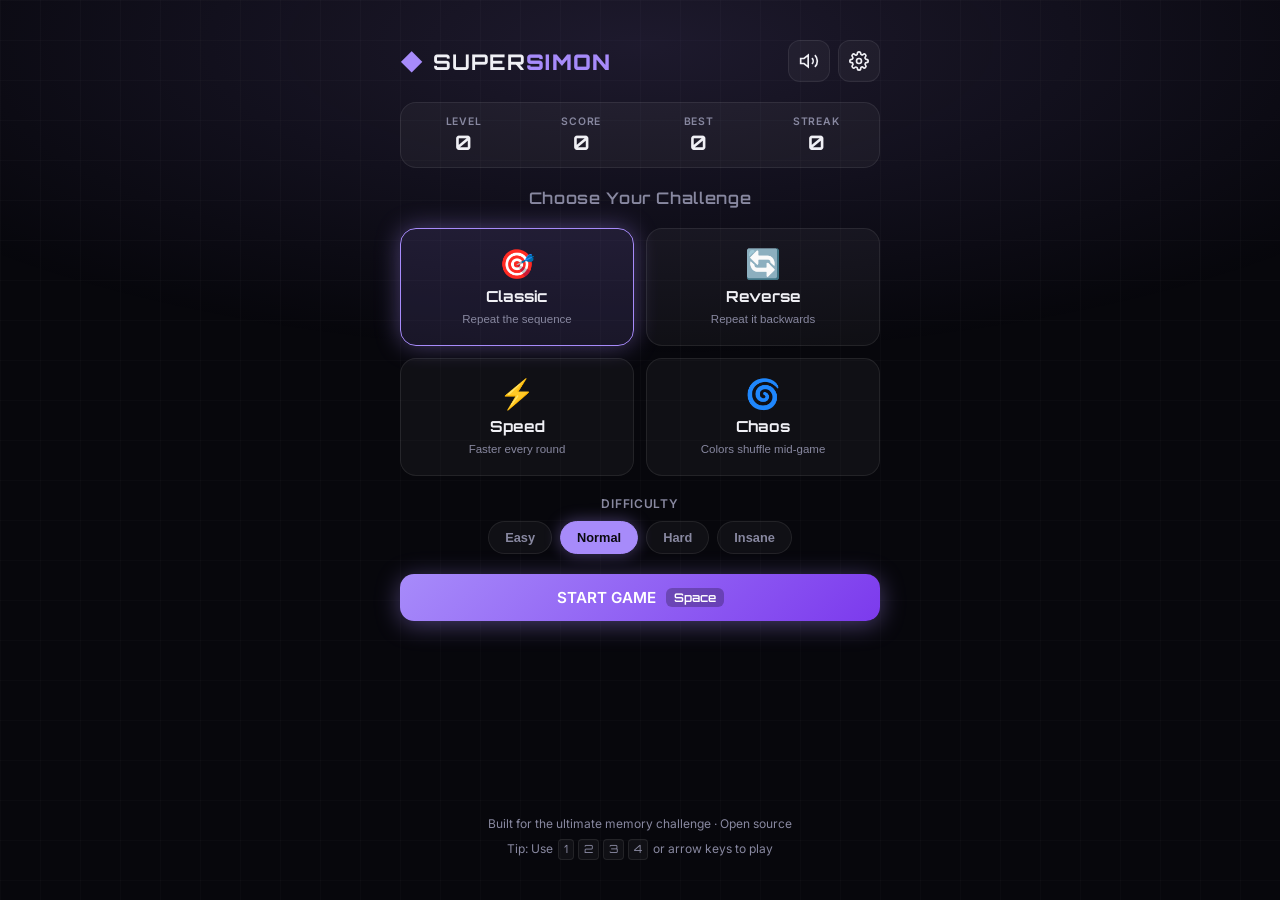
==== index.html @ efe8853a "Add files via upload" ====
<!DOCTYPE html>
<html lang="en">
<head>
  <meta charset="UTF-8" />
  <meta name="viewport" content="width=device-width, initial-scale=1.0, maximum-scale=1.0, user-scalable=no" />
  <meta name="theme-color" content="#0a0a0f" />
  <meta name="description" content="Super Simon — The ultimate memory challenge. Classic Simon reinvented with modes, stats, neon vibes and buttery animations." />
  <title>Super Simon — Ultimate Memory Game</title>
  <link rel="preconnect" href="https://fonts.googleapis.com" />
  <link rel="preconnect" href="https://fonts.gstatic.com" crossorigin />
  <link href="https://fonts.googleapis.com/css2?family=Orbitron:wght@500;700;900&family=Inter:wght@400;500;600;700&display=swap" rel="stylesheet" />
  <link rel="stylesheet" href="style.css" />
  <link rel="icon" href="data:image/svg+xml,<svg xmlns='http://www.w3.org/2000/svg' viewBox='0 0 100 100'><text y='.9em' font-size='90'>🧠</text></svg>" />
</head>
<body>
  <div class="bg-grid"></div>
  <div class="bg-glow"></div>

  <div id="app">
    <!-- Header -->
    <header class="header">
      <div class="logo">
        <span class="logo-icon">◆</span>
        <h1>SUPER<span>SIMON</span></h1>
      </div>
      <div class="header-controls">
        <button id="btn-sound" class="icon-btn" title="Toggle sound" aria-label="Toggle sound">
          <svg id="icon-sound-on" viewBox="0 0 24 24" fill="none" stroke="currentColor" stroke-width="2"><path d="M11 5L6 9H2v6h4l5 4V5z"/><path d="M19.07 4.93a10 10 0 0 1 0 14.14M15.54 8.46a5 5 0 0 1 0 7.07"/></svg>
          <svg id="icon-sound-off" class="hidden" viewBox="0 0 24 24" fill="none" stroke="currentColor" stroke-width="2"><path d="M11 5L6 9H2v6h4l5 4V5z"/><line x1="23" y1="9" x2="17" y2="15"/><line x1="17" y1="9" x2="23" y2="15"/></svg>
        </button>
        <button id="btn-settings" class="icon-btn" title="Settings" aria-label="Settings">
          <svg viewBox="0 0 24 24" fill="none" stroke="currentColor" stroke-width="2"><circle cx="12" cy="12" r="3"/><path d="M19.4 15a1.65 1.65 0 0 0 .33 1.82l.06.06a2 2 0 0 1-2.83 2.83l-.06-.06a1.65 1.65 0 0 0-1.82-.33 1.65 1.65 0 0 0-1 1.51V21a2 2 0 0 1-4 0v-.09A1.65 1.65 0 0 0 9 19.4a1.65 1.65 0 0 0-1.82.33l-.06.06a2 2 0 0 1-2.83-2.83l.06-.06A1.65 1.65 0 0 0 4.68 15a1.65 1.65 0 0 0-1.51-1H3a2 2 0 0 1 0-4h.09A1.65 1.65 0 0 0 4.6 9a1.65 1.65 0 0 0-.33-1.82l-.06-.06a2 2 0 0 1 2.83-2.83l.06.06A1.65 1.65 0 0 0 9 4.68a1.65 1.65 0 0 0 1-1.51V3a2 2 0 0 1 4 0v.09a1.65 1.65 0 0 0 1 1.51 1.65 1.65 0 0 0 1.82-.33l.06-.06a2 2 0 0 1 2.83 2.83l-.06.06A1.65 1.65 0 0 0 19.4 9a1.65 1.65 0 0 0 1.51 1H21a2 2 0 0 1 0 4h-.09a1.65 1.65 0 0 0-1.51 1z"/></svg>
        </button>
      </div>
    </header>

    <!-- Stats Bar -->
    <div class="stats-bar">
      <div class="stat">
        <span class="stat-label">LEVEL</span>
        <span id="level" class="stat-value">0</span>
      </div>
      <div class="stat">
        <span class="stat-label">SCORE</span>
        <span id="score" class="stat-value">0</span>
      </div>
      <div class="stat">
        <span class="stat-label">BEST</span>
        <span id="best" class="stat-value">0</span>
      </div>
      <div class="stat">
        <span class="stat-label">STREAK</span>
        <span id="streak" class="stat-value">0</span>
      </div>
    </div>

    <!-- Mode Selector (visible when idle) -->
    <div id="mode-panel" class="mode-panel">
      <h2>Choose Your Challenge</h2>
      <div class="mode-grid">
        <button class="mode-card active" data-mode="classic">
          <span class="mode-icon">🎯</span>
          <span class="mode-name">Classic</span>
          <span class="mode-desc">Repeat the sequence</span>
        </button>
        <button class="mode-card" data-mode="reverse">
          <span class="mode-icon">🔄</span>
          <span class="mode-name">Reverse</span>
          <span class="mode-desc">Repeat it backwards</span>
        </button>
        <button class="mode-card" data-mode="speed">
          <span class="mode-icon">⚡</span>
          <span class="mode-name">Speed</span>
          <span class="mode-desc">Faster every round</span>
        </button>
        <button class="mode-card" data-mode="chaos">
          <span class="mode-icon">🌀</span>
          <span class="mode-name">Chaos</span>
          <span class="mode-desc">Colors shuffle mid-game</span>
        </button>
      </div>
      <div class="difficulty-row">
        <label>Difficulty</label>
        <div class="diff-buttons">
          <button class="diff-btn" data-diff="1">Easy</button>
          <button class="diff-btn active" data-diff="2">Normal</button>
          <button class="diff-btn" data-diff="3">Hard</button>
          <button class="diff-btn" data-diff="4">Insane</button>
        </div>
      </div>
      <button id="btn-start" class="btn-primary">
        <span>START GAME</span>
        <kbd>Space</kbd>
      </button>
    </div>

    <!-- Game Board -->
    <div id="board-container" class="board-container hidden">
      <div class="status-text" id="status">Watch the sequence...</div>
      <div class="progress-track">
        <div id="progress" class="progress-fill"></div>
      </div>
      <div id="board" class="board">
        <button class="pad green" data-color="green" aria-label="Green"></button>
        <button class="pad red" data-color="red" aria-label="Red"></button>
        <button class="pad yellow" data-color="yellow" aria-label="Yellow"></button>
        <button class="pad blue" data-color="blue" aria-label="Blue"></button>
        <div class="center-hub">
          <div class="hub-inner">
            <span id="hub-level">1</span>
          </div>
        </div>
      </div>
      <div class="game-actions">
        <button id="btn-restart" class="btn-secondary">Restart</button>
        <button id="btn-quit" class="btn-ghost">Quit</button>
      </div>
    </div>

    <!-- Game Over Overlay -->
    <div id="gameover" class="overlay hidden">
      <div class="overlay-card">
        <div class="go-emoji" id="go-emoji">💥</div>
        <h2 id="go-title">Game Over</h2>
        <p id="go-message">You reached level <strong id="go-level">0</strong></p>
        <div class="go-stats">
          <div><span>Score</span><strong id="go-score">0</strong></div>
          <div><span>Best</span><strong id="go-best">0</strong></div>
        </div>
        <div class="go-actions">
          <button id="btn-play-again" class="btn-primary">Play Again</button>
          <button id="btn-menu" class="btn-secondary">Main Menu</button>
        </div>
      </div>
    </div>

    <!-- Settings Overlay -->
    <div id="settings" class="overlay hidden">
      <div class="overlay-card settings-card">
        <h2>Settings</h2>
        <div class="setting-row">
          <label for="vol-slider">Master Volume</label>
          <input type="range" id="vol-slider" min="0" max="100" value="70" />
        </div>
        <div class="setting-row">
          <label>
            <input type="checkbox" id="chk-strict" checked />
            Strict Mode <small>(mistake = game over)</small>
          </label>
        </div>
        <div class="setting-row">
          <label>
            <input type="checkbox" id="chk-particles" checked />
            Particle Effects
          </label>
        </div>
        <div class="setting-row">
          <label>
            <input type="checkbox" id="chk-vibration" checked />
            Haptic Feedback
          </label>
        </div>
        <div class="setting-row">
          <button id="btn-reset-stats" class="btn-ghost danger">Reset High Scores</button>
        </div>
        <button id="btn-close-settings" class="btn-primary">Done</button>
      </div>
    </div>

    <!-- Footer -->
    <footer class="footer">
      <p>Built for the ultimate memory challenge · Open source</p>
      <p class="tips">Tip: Use <kbd>1</kbd><kbd>2</kbd><kbd>3</kbd><kbd>4</kbd> or arrow keys to play</p>
    </footer>
  </div>

  <canvas id="particles"></canvas>
  <script src="script.js"></script>
</body>
</html>
---- style.css ----
/* ===== Super Simon — 100x Better ===== */
:root {
  --bg: #07070c;
  --bg-elevated: #0f0f18;
  --surface: rgba(255, 255, 255, 0.04);
  --border: rgba(255, 255, 255, 0.08);
  --text: #f0f0f5;
  --text-dim: #8888a0;
  --green: #00e676;
  --green-glow: #00e67688;
  --red: #ff1744;
  --red-glow: #ff174488;
  --yellow: #ffea00;
  --yellow-glow: #ffea0088;
  --blue: #2979ff;
  --blue-glow: #2979ff88;
  --accent: #a78bfa;
  --accent-glow: #a78bfa66;
  --radius: 20px;
  --font-display: 'Orbitron', system-ui, sans-serif;
  --font-body: 'Inter', system-ui, sans-serif;
  --pad-size: min(38vw, 160px);
  --transition: 0.25s cubic-bezier(0.4, 0, 0.2, 1);
}

*, *::before, *::after {
  box-sizing: border-box;
  margin: 0;
  padding: 0;
}

html {
  height: 100%;
  -webkit-tap-highlight-color: transparent;
}

body {
  min-height: 100%;
  background: var(--bg);
  color: var(--text);
  font-family: var(--font-body);
  overflow-x: hidden;
  user-select: none;
  -webkit-user-select: none;
}

/* Background effects */
.bg-grid {
  position: fixed;
  inset: 0;
  background-image:
    linear-gradient(rgba(255,255,255,0.02) 1px, transparent 1px),
    linear-gradient(90deg, rgba(255,255,255,0.02) 1px, transparent 1px);
  background-size: 40px 40px;
  pointer-events: none;
  z-index: 0;
}

.bg-glow {
  position: fixed;
  top: -30%;
  left: 50%;
  transform: translateX(-50%);
  width: 140%;
  height: 70%;
  background: radial-gradient(ellipse, var(--accent-glow) 0%, transparent 70%);
  opacity: 0.35;
  pointer-events: none;
  z-index: 0;
}

#particles {
  position: fixed;
  inset: 0;
  pointer-events: none;
  z-index: 50;
}

#app {
  position: relative;
  z-index: 1;
  max-width: 520px;
  margin: 0 auto;
  padding: 16px 20px 40px;
  min-height: 100dvh;
  display: flex;
  flex-direction: column;
  gap: 20px;
}

/* Header */
.header {
  display: flex;
  align-items: center;
  justify-content: space-between;
  padding-top: 8px;
}

.logo {
  display: flex;
  align-items: center;
  gap: 10px;
}

.logo-icon {
  font-size: 1.4rem;
  color: var(--accent);
  animation: pulse-glow 2.5s ease-in-out infinite;
}

@keyframes pulse-glow {
  0%, 100% { text-shadow: 0 0 8px var(--accent-glow); }
  50% { text-shadow: 0 0 20px var(--accent), 0 0 40px var(--accent-glow); }
}

.logo h1 {
  font-family: var(--font-display);
  font-size: 1.35rem;
  font-weight: 700;
  letter-spacing: 0.05em;
}

.logo h1 span {
  color: var(--accent);
  font-weight: 900;
}

.header-controls {
  display: flex;
  gap: 8px;
}

.icon-btn {
  width: 42px;
  height: 42px;
  border-radius: 12px;
  border: 1px solid var(--border);
  background: var(--surface);
  color: var(--text);
  display: grid;
  place-items: center;
  cursor: pointer;
  transition: var(--transition);
}

.icon-btn:hover {
  background: rgba(255,255,255,0.08);
  border-color: rgba(255,255,255,0.15);
}

.icon-btn svg {
  width: 20px;
  height: 20px;
}

.hidden { display: none !important; }

/* Stats */
.stats-bar {
  display: grid;
  grid-template-columns: repeat(4, 1fr);
  gap: 8px;
  background: var(--surface);
  border: 1px solid var(--border);
  border-radius: 16px;
  padding: 12px 8px;
}

.stat {
  display: flex;
  flex-direction: column;
  align-items: center;
  gap: 2px;
}

.stat-label {
  font-size: 0.65rem;
  font-weight: 600;
  letter-spacing: 0.08em;
  color: var(--text-dim);
  text-transform: uppercase;
}

.stat-value {
  font-family: var(--font-display);
  font-size: 1.25rem;
  font-weight: 700;
  color: var(--text);
}

/* Mode Panel */
.mode-panel {
  display: flex;
  flex-direction: column;
  gap: 20px;
  animation: fadeUp 0.4s ease;
}

@keyframes fadeUp {
  from { opacity: 0; transform: translateY(16px); }
  to { opacity: 1; transform: translateY(0); }
}

.mode-panel h2 {
  font-family: var(--font-display);
  font-size: 1rem;
  font-weight: 600;
  text-align: center;
  color: var(--text-dim);
  letter-spacing: 0.04em;
}

.mode-grid {
  display: grid;
  grid-template-columns: 1fr 1fr;
  gap: 12px;
}

.mode-card {
  background: var(--surface);
  border: 1px solid var(--border);
  border-radius: 16px;
  padding: 18px 12px;
  display: flex;
  flex-direction: column;
  align-items: center;
  gap: 6px;
  cursor: pointer;
  transition: var(--transition);
  color: var(--text);
  text-align: center;
}

.mode-card:hover {
  background: rgba(255,255,255,0.07);
  transform: translateY(-2px);
}

.mode-card.active {
  border-color: var(--accent);
  background: rgba(167, 139, 250, 0.12);
  box-shadow: 0 0 24px var(--accent-glow);
}

.mode-icon { font-size: 1.8rem; }
.mode-name {
  font-family: var(--font-display);
  font-size: 0.95rem;
  font-weight: 700;
}
.mode-desc {
  font-size: 0.72rem;
  color: var(--text-dim);
  line-height: 1.3;
}

.difficulty-row {
  display: flex;
  flex-direction: column;
  gap: 10px;
  align-items: center;
}

.difficulty-row label {
  font-size: 0.75rem;
  font-weight: 600;
  letter-spacing: 0.06em;
  color: var(--text-dim);
  text-transform: uppercase;
}

.diff-buttons {
  display: flex;
  gap: 8px;
  flex-wrap: wrap;
  justify-content: center;
}

.diff-btn {
  padding: 8px 16px;
  border-radius: 999px;
  border: 1px solid var(--border);
  background: var(--surface);
  color: var(--text-dim);
  font-size: 0.8rem;
  font-weight: 600;
  cursor: pointer;
  transition: var(--transition);
}

.diff-btn:hover { background: rgba(255,255,255,0.08); }
.diff-btn.active {
  background: var(--accent);
  color: #0a0a0f;
  border-color: var(--accent);
  box-shadow: 0 0 16px var(--accent-glow);
}

/* Buttons */
.btn-primary, .btn-secondary, .btn-ghost {
  font-family: var(--font-body);
  font-weight: 600;
  font-size: 0.95rem;
  border-radius: 14px;
  padding: 14px 28px;
  cursor: pointer;
  transition: var(--transition);
  border: none;
  display: inline-flex;
  align-items: center;
  justify-content: center;
  gap: 10px;
}

.btn-primary {
  background: linear-gradient(135deg, var(--accent), #7c3aed);
  color: white;
  box-shadow: 0 4px 24px var(--accent-glow);
  width: 100%;
}

.btn-primary:hover {
  transform: translateY(-2px);
  box-shadow: 0 8px 32px var(--accent-glow);
}

.btn-primary kbd {
  background: rgba(0,0,0,0.25);
  padding: 2px 8px;
  border-radius: 6px;
  font-size: 0.75rem;
  font-family: var(--font-display);
}

.btn-secondary {
  background: var(--surface);
  border: 1px solid var(--border);
  color: var(--text);
}

.btn-secondary:hover {
  background: rgba(255,255,255,0.08);
}

.btn-ghost {
  background: transparent;
  color: var(--text-dim);
  border: 1px solid transparent;
}

.btn-ghost:hover {
  color: var(--text);
  border-color: var(--border);
}

.btn-ghost.danger:hover {
  color: var(--red);
  border-color: var(--red);
}

/* Board */
.board-container {
  display: flex;
  flex-direction: column;
  align-items: center;
  gap: 16px;
  animation: fadeUp 0.4s ease;
  flex: 1;
}

.status-text {
  font-family: var(--font-display);
  font-size: 0.9rem;
  font-weight: 600;
  letter-spacing: 0.06em;
  color: var(--text-dim);
  text-align: center;
  min-height: 1.4em;
  transition: color 0.3s;
}

.status-text.player { color: var(--green); }
.status-text.computer { color: var(--accent); }
.status-text.error { color: var(--red); }

.progress-track {
  width: 100%;
  height: 4px;
  background: var(--surface);
  border-radius: 99px;
  overflow: hidden;
}

.progress-fill {
  height: 100%;
  width: 0%;
  background: linear-gradient(90deg, var(--accent), var(--green));
  border-radius: 99px;
  transition: width 0.3s ease;
}

.board {
  position: relative;
  display: grid;
  grid-template-columns: 1fr 1fr;
  gap: 12px;
  width: calc(var(--pad-size) * 2 + 12px);
  height: calc(var(--pad-size) * 2 + 12px);
}

.pad {
  width: var(--pad-size);
  height: var(--pad-size);
  border: none;
  border-radius: 24px;
  cursor: pointer;
  position: relative;
  overflow: hidden;
  transition: transform 0.08s, filter 0.15s, box-shadow 0.15s;
  -webkit-tap-highlight-color: transparent;
}

.pad::before {
  content: '';
  position: absolute;
  inset: 0;
  border-radius: inherit;
  opacity: 0.15;
  background: linear-gradient(145deg, white, transparent);
  pointer-events: none;
}

.pad:active, .pad.active {
  transform: scale(0.94);
  filter: brightness(1.4);
}

.pad.green {
  background: linear-gradient(145deg, #00c853, #00e676);
  box-shadow: 0 0 0 0 var(--green-glow), inset 0 -6px 12px rgba(0,0,0,0.25);
  border-radius: 24px 24px 8px 24px;
}
.pad.green.active, .pad.green:active {
  box-shadow: 0 0 40px 8px var(--green-glow), inset 0 -4px 8px rgba(0,0,0,0.2);
}

.pad.red {
  background: linear-gradient(145deg, #d50000, #ff1744);
  box-shadow: 0 0 0 0 var(--red-glow), inset 0 -6px 12px rgba(0,0,0,0.25);
  border-radius: 24px 24px 24px 8px;
}
.pad.red.active, .pad.red:active {
  box-shadow: 0 0 40px 8px var(--red-glow), inset 0 -4px 8px rgba(0,0,0,0.2);
}

.pad.yellow {
  background: linear-gradient(145deg, #ffd600, #ffea00);
  box-shadow: 0 0 0 0 var(--yellow-glow), inset 0 -6px 12px rgba(0,0,0,0.25);
  border-radius: 24px 8px 24px 24px;
}
.pad.yellow.active, .pad.yellow:active {
  box-shadow: 0 0 40px 8px var(--yellow-glow), inset 0 -4px 8px rgba(0,0,0,0.2);
}

.pad.blue {
  background: linear-gradient(145deg, #1565c0, #2979ff);
  box-shadow: 0 0 0 0 var(--blue-glow), inset 0 -6px 12px rgba(0,0,0,0.25);
  border-radius: 8px 24px 24px 24px;
}
.pad.blue.active, .pad.blue:active {
  box-shadow: 0 0 40px 8px var(--blue-glow), inset 0 -4px 8px rgba(0,0,0,0.2);
}

.pad:disabled {
  cursor: default;
  opacity: 0.7;
}

/* Center hub */
.center-hub {
  position: absolute;
  top: 50%;
  left: 50%;
  transform: translate(-50%, -50%);
  width: 72px;
  height: 72px;
  border-radius: 50%;
  background: var(--bg);
  border: 3px solid var(--border);
  display: grid;
  place-items: center;
  z-index: 5;
  box-shadow: 0 0 30px rgba(0,0,0,0.6);
}

.hub-inner {
  width: 56px;
  height: 56px;
  border-radius: 50%;
  background: linear-gradient(145deg, #1a1a28, #0d0d14);
  border: 1px solid var(--border);
  display: grid;
  place-items: center;
}

#hub-level {
  font-family: var(--font-display);
  font-size: 1.3rem;
  font-weight: 900;
  color: var(--accent);
}

.game-actions {
  display: flex;
  gap: 12px;
  margin-top: 8px;
}

/* Overlays */
.overlay {
  position: fixed;
  inset: 0;
  background: rgba(0,0,0,0.75);
  backdrop-filter: blur(8px);
  display: grid;
  place-items: center;
  z-index: 100;
  padding: 20px;
  animation: fadeIn 0.25s ease;
}

@keyframes fadeIn {
  from { opacity: 0; }
  to { opacity: 1; }
}

.overlay-card {
  background: var(--bg-elevated);
  border: 1px solid var(--border);
  border-radius: 24px;
  padding: 32px 28px;
  max-width: 360px;
  width: 100%;
  text-align: center;
  animation: scaleIn 0.3s cubic-bezier(0.34, 1.56, 0.64, 1);
}

@keyframes scaleIn {
  from { transform: scale(0.85); opacity: 0; }
  to { transform: scale(1); opacity: 1; }
}

.go-emoji {
  font-size: 3.5rem;
  margin-bottom: 8px;
}

.overlay-card h2 {
  font-family: var(--font-display);
  font-size: 1.6rem;
  margin-bottom: 8px;
}

.overlay-card p {
  color: var(--text-dim);
  margin-bottom: 20px;
  line-height: 1.5;
}

.go-stats {
  display: flex;
  justify-content: center;
  gap: 32px;
  margin-bottom: 24px;
}

.go-stats div {
  display: flex;
  flex-direction: column;
  gap: 4px;
}

.go-stats span {
  font-size: 0.7rem;
  text-transform: uppercase;
  letter-spacing: 0.08em;
  color: var(--text-dim);
}

.go-stats strong {
  font-family: var(--font-display);
  font-size: 1.5rem;
}

.go-actions {
  display: flex;
  flex-direction: column;
  gap: 10px;
}

/* Settings */
.settings-card {
  text-align: left;
}

.settings-card h2 {
  text-align: center;
  margin-bottom: 24px;
}

.setting-row {
  margin-bottom: 18px;
}

.setting-row label {
  display: flex;
  align-items: center;
  gap: 10px;
  font-size: 0.9rem;
  cursor: pointer;
}

.setting-row small {
  color: var(--text-dim);
  font-size: 0.75rem;
}

.setting-row input[type="range"] {
  width: 100%;
  margin-top: 8px;
  accent-color: var(--accent);
}

.setting-row input[type="checkbox"] {
  width: 18px;
  height: 18px;
  accent-color: var(--accent);
}

/* Footer */
.footer {
  margin-top: auto;
  text-align: center;
  padding-top: 16px;
}

.footer p {
  font-size: 0.75rem;
  color: var(--text-dim);
  line-height: 1.5;
}

.footer .tips {
  margin-top: 6px;
}

.footer kbd {
  display: inline-block;
  background: var(--surface);
  border: 1px solid var(--border);
  border-radius: 4px;
  padding: 1px 5px;
  font-size: 0.7rem;
  font-family: var(--font-display);
  margin: 0 2px;
}

/* Responsive tweaks */
@media (max-width: 380px) {
  :root { --pad-size: min(36vw, 140px); }
  .stats-bar { padding: 10px 4px; }
  .stat-value { font-size: 1.1rem; }
}

@media (min-width: 600px) {
  :root { --pad-size: 170px; }
  #app { padding-top: 32px; }
}
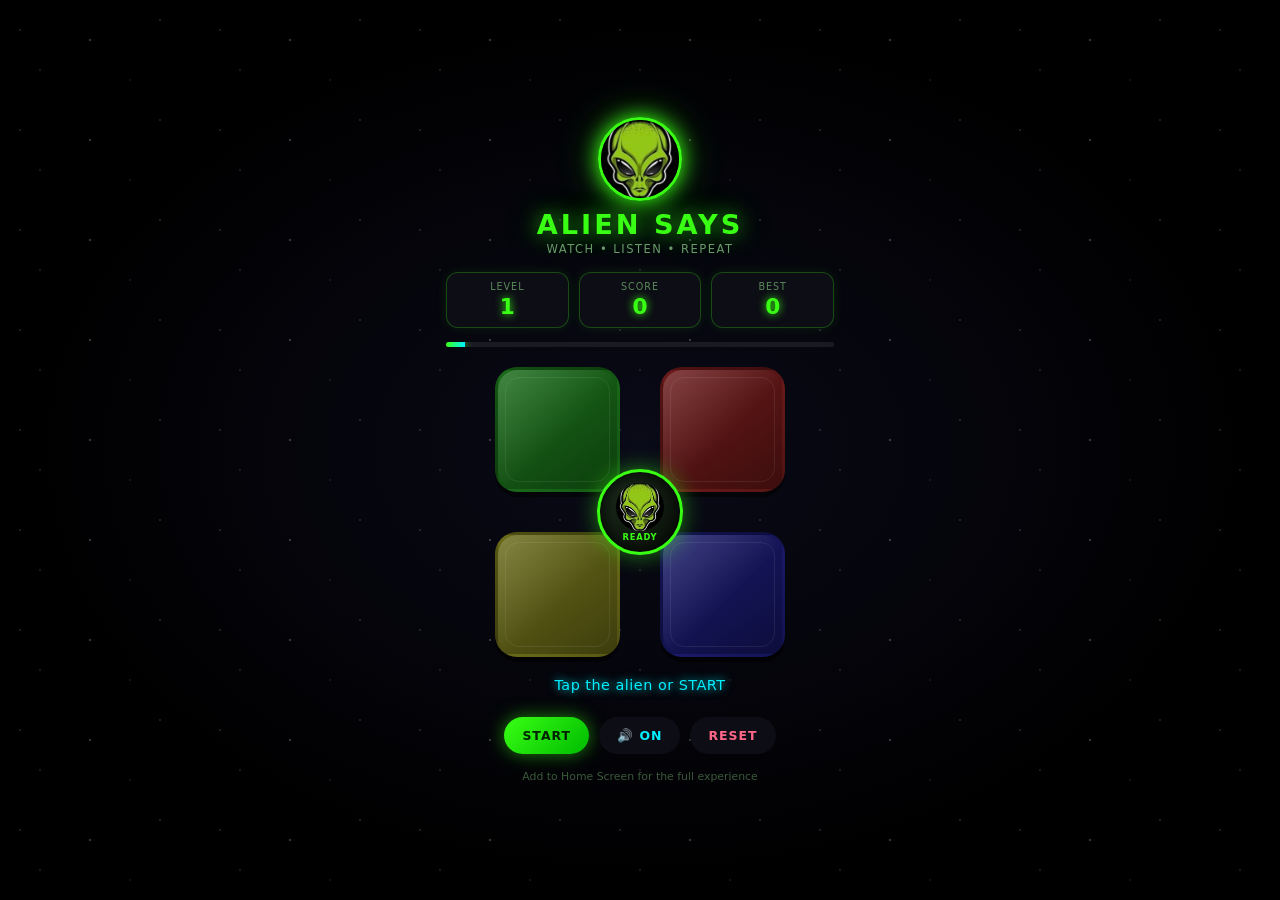
==== commit 8b4f1ea4: "Add files via upload" ====
--- a/index.html
+++ b/index.html
@@ -1,180 +1,942 @@
 <!DOCTYPE html>
 <html lang="en">
 <head>
-  <meta charset="UTF-8" />
-  <meta name="viewport" content="width=device-width, initial-scale=1.0, maximum-scale=1.0, user-scalable=no" />
-  <meta name="theme-color" content="#0a0a0f" />
-  <meta name="description" content="Super Simon — The ultimate memory challenge. Classic Simon reinvented with modes, stats, neon vibes and buttery animations." />
-  <title>Super Simon — Ultimate Memory Game</title>
-  <link rel="preconnect" href="https://fonts.googleapis.com" />
-  <link rel="preconnect" href="https://fonts.gstatic.com" crossorigin />
-  <link href="https://fonts.googleapis.com/css2?family=Orbitron:wght@500;700;900&family=Inter:wght@400;500;600;700&display=swap" rel="stylesheet" />
-  <link rel="stylesheet" href="style.css" />
-  <link rel="icon" href="data:image/svg+xml,<svg xmlns='http://www.w3.org/2000/svg' viewBox='0 0 100 100'><text y='.9em' font-size='90'>🧠</text></svg>" />
+  <meta charset="UTF-8">
+  <meta name="viewport" content="width=device-width, initial-scale=1.0, maximum-scale=1.0, user-scalable=no, viewport-fit=cover">
+  <meta name="theme-color" content="#0a0a0f">
+  <meta name="apple-mobile-web-app-capable" content="yes">
+  <meta name="apple-mobile-web-app-status-bar-style" content="black-translucent">
+  <meta name="apple-mobile-web-app-title" content="Alien Says">
+  <link rel="icon" type="image/png" href="alien-icon-192.png">
+  <link rel="apple-touch-icon" href="alien-icon-512.png">
+  <link rel="manifest" href="manifest.json">
+  <title>Alien Says</title>
+  <style>
+    /* Fully offline – no external fonts */
+    :root {
+      --bg: #05050a;
+      --panel: #0d0d15;
+      --glow-green: #39ff14;
+      --glow-cyan: #00f0ff;
+      --glow-magenta: #ff00aa;
+      --glow-yellow: #ffe600;
+      --text: #e0ffe0;
+    }
+
+    * {
+      box-sizing: border-box;
+      margin: 0;
+      padding: 0;
+      -webkit-tap-highlight-color: transparent;
+      user-select: none;
+      -webkit-user-select: none;
+    }
+
+    html, body {
+      height: 100%;
+      width: 100%;
+    }
+
+    body {
+      background: radial-gradient(ellipse at center, #0a0a18 0%, #000 70%);
+      color: var(--text);
+      font-family: system-ui, -apple-system, BlinkMacSystemFont, "Segoe UI", Roboto, "Helvetica Neue", Arial, sans-serif;
+      min-height: 100dvh;
+      min-height: -webkit-fill-available;
+      display: flex;
+      flex-direction: column;
+      align-items: center;
+      justify-content: center;
+      overflow: hidden;
+      position: relative;
+    }
+
+    /* Stars background */
+    body::before {
+      content: '';
+      position: absolute;
+      inset: 0;
+      background-image:
+        radial-gradient(1px 1px at 20px 30px, #fff, transparent),
+        radial-gradient(1px 1px at 40px 70px, rgba(255,255,255,0.8), transparent),
+        radial-gradient(1.5px 1.5px at 90px 40px, #fff, transparent),
+        radial-gradient(1px 1px at 130px 80px, rgba(255,255,255,0.6), transparent),
+        radial-gradient(1px 1px at 160px 20px, #fff, transparent);
+      background-size: 200px 100px;
+      animation: twinkle 8s linear infinite;
+      opacity: 0.4;
+      pointer-events: none;
+      z-index: 0;
+    }
+
+    @keyframes twinkle {
+      from { transform: translateY(0); }
+      to { transform: translateY(-100px); }
+    }
+
+    .container {
+      position: relative;
+      z-index: 1;
+      width: 100%;
+      max-width: 420px;
+      padding: 16px;
+      display: flex;
+      flex-direction: column;
+      align-items: center;
+      gap: 14px;
+    }
+
+    /* Header / Logo */
+    header {
+      text-align: center;
+      margin-bottom: 2px;
+    }
+
+    .logo-wrap {
+      width: 84px;
+      height: 84px;
+      margin: 0 auto 8px;
+      border-radius: 50%;
+      background: radial-gradient(circle at 30% 30%, #1a3a1a, #0a1a0a);
+      border: 3px solid var(--glow-green);
+      box-shadow:
+        0 0 20px var(--glow-green),
+        0 0 40px rgba(57,255,20,0.4),
+        inset 0 0 20px rgba(57,255,20,0.2);
+      overflow: hidden;
+      animation: logoPulse 3s ease-in-out infinite;
+    }
+
+    .logo-wrap img {
+      width: 100%;
+      height: 100%;
+      object-fit: cover;
+      display: block;
+    }
+
+    @keyframes logoPulse {
+      0%, 100% { box-shadow: 0 0 20px var(--glow-green), 0 0 40px rgba(57,255,20,0.3); }
+      50% { box-shadow: 0 0 30px var(--glow-green), 0 0 60px rgba(57,255,20,0.6); }
+    }
+
+    h1 {
+      font-size: 1.7rem;
+      font-weight: 900;
+      letter-spacing: 3px;
+      color: var(--glow-green);
+      text-shadow: 0 0 20px rgba(57,255,20,0.7), 0 0 40px rgba(57,255,20,0.3);
+      margin-bottom: 2px;
+    }
+
+    .tagline {
+      font-size: 0.72rem;
+      color: #6a9a6a;
+      letter-spacing: 1.5px;
+      text-transform: uppercase;
+    }
+
+    /* HUD */
+    .hud {
+      display: flex;
+      justify-content: space-between;
+      width: 100%;
+      gap: 10px;
+    }
+
+    .hud-box {
+      flex: 1;
+      background: var(--panel);
+      border: 1px solid rgba(57,255,20,0.25);
+      border-radius: 12px;
+      padding: 8px 10px;
+      text-align: center;
+      box-shadow: 0 0 12px rgba(57,255,20,0.1);
+    }
+
+    .hud-label {
+      font-size: 0.6rem;
+      color: #5a8a5a;
+      letter-spacing: 1px;
+      margin-bottom: 2px;
+      text-transform: uppercase;
+    }
+
+    .hud-value {
+      font-size: 1.35rem;
+      font-weight: 700;
+      color: var(--glow-green);
+      text-shadow: 0 0 8px var(--glow-green);
+    }
+
+    /* Game board */
+    .board {
+      position: relative;
+      width: 290px;
+      height: 290px;
+      margin: 6px 0;
+      flex-shrink: 0;
+    }
+
+    .pad {
+      position: absolute;
+      width: 125px;
+      height: 125px;
+      border-radius: 22px;
+      cursor: pointer;
+      transition: transform 0.1s ease, box-shadow 0.1s ease, background 0.1s ease;
+      border: 3px solid transparent;
+      display: flex;
+      align-items: center;
+      justify-content: center;
+      overflow: hidden;
+      box-shadow: 0 5px 0 rgba(0,0,0,0.55);
+    }
+
+    .pad::before {
+      content: '';
+      position: absolute;
+      inset: 0;
+      border-radius: 19px;
+      background: linear-gradient(135deg, rgba(255,255,255,0.18), transparent 55%);
+      pointer-events: none;
+    }
+
+    .pad::after {
+      content: '';
+      position: absolute;
+      inset: 7px;
+      border-radius: 14px;
+      border: 1px solid rgba(255,255,255,0.08);
+      pointer-events: none;
+    }
+
+    /* Positions */
+    .pad-green  { top: 0; left: 0; background: linear-gradient(145deg, #1a6b1a, #0d3d0d); }
+    .pad-red    { top: 0; right: 0; background: linear-gradient(145deg, #6b1a1a, #3d0d0d); }
+    .pad-yellow { bottom: 0; left: 0; background: linear-gradient(145deg, #6b6b1a, #3d3d0d); }
+    .pad-blue   { bottom: 0; right: 0; background: linear-gradient(145deg, #1a1a6b, #0d0d3d); }
+
+    /* Active / lit states – stronger lights */
+    .pad.lit, .pad.active {
+      transform: scale(0.96) translateY(2px);
+      box-shadow: 0 0 0 transparent;
+    }
+
+    .pad-green.lit, .pad-green.active {
+      background: linear-gradient(145deg, #39ff14, #1aff00) !important;
+      box-shadow: 0 0 28px #39ff14, 0 0 55px rgba(57,255,20,0.7), inset 0 0 18px rgba(255,255,255,0.35);
+      border-color: #bfffbf;
+    }
+    .pad-red.lit, .pad-red.active {
+      background: linear-gradient(145deg, #ff2a2a, #ff0000) !important;
+      box-shadow: 0 0 28px #ff2a2a, 0 0 55px rgba(255,42,42,0.7), inset 0 0 18px rgba(255,255,255,0.35);
+      border-color: #ffbfbf;
+    }
+    .pad-yellow.lit, .pad-yellow.active {
+      background: linear-gradient(145deg, #ffe600, #ffcc00) !important;
+      box-shadow: 0 0 28px #ffe600, 0 0 55px rgba(255,230,0,0.7), inset 0 0 18px rgba(255,255,255,0.35);
+      border-color: #ffffbf;
+    }
+    .pad-blue.lit, .pad-blue.active {
+      background: linear-gradient(145deg, #00f0ff, #0088ff) !important;
+      box-shadow: 0 0 28px #00f0ff, 0 0 55px rgba(0,240,255,0.7), inset 0 0 18px rgba(255,255,255,0.35);
+      border-color: #bfffff;
+    }
+
+    .pad:active:not(.disabled) {
+      transform: scale(0.93) translateY(3px);
+    }
+
+    .pad.disabled {
+      pointer-events: none;
+      opacity: 0.75;
+    }
+
+    /* Center alien button */
+    .center {
+      position: absolute;
+      top: 50%;
+      left: 50%;
+      transform: translate(-50%, -50%);
+      width: 86px;
+      height: 86px;
+      border-radius: 50%;
+      background: radial-gradient(circle at 35% 35%, #1a2a1a, #050a05);
+      border: 3px solid var(--glow-green);
+      box-shadow:
+        0 0 22px rgba(57,255,20,0.5),
+        inset 0 0 14px rgba(0,0,0,0.8);
+      display: flex;
+      flex-direction: column;
+      align-items: center;
+      justify-content: center;
+      cursor: pointer;
+      z-index: 5;
+      transition: box-shadow 0.2s;
+    }
+
+    .center:hover, .center:active {
+      box-shadow: 0 0 35px rgba(57,255,20,0.85), inset 0 0 14px rgba(0,0,0,0.8);
+    }
+
+    .center img {
+      width: 48px;
+      height: 48px;
+      border-radius: 50%;
+      object-fit: cover;
+    }
+
+    .center .status-text {
+      font-size: 0.52rem;
+      letter-spacing: 0.8px;
+      color: var(--glow-green);
+      margin-top: 1px;
+      text-transform: uppercase;
+      font-weight: 600;
+    }
+
+    /* Message */
+    .message {
+      min-height: 26px;
+      font-size: 0.9rem;
+      text-align: center;
+      color: var(--glow-cyan);
+      text-shadow: 0 0 10px var(--glow-cyan);
+      letter-spacing: 0.5px;
+      padding: 0 8px;
+    }
+
+    .message.error {
+      color: #ff4466;
+      text-shadow: 0 0 10px #ff4466;
+    }
+
+    .message.success {
+      color: var(--glow-green);
+      text-shadow: 0 0 10px var(--glow-green);
+    }
+
+    /* Controls */
+    .controls {
+      display: flex;
+      gap: 10px;
+      width: 100%;
+      justify-content: center;
+      flex-wrap: wrap;
+    }
+
+    button.ctrl {
+      font-family: inherit;
+      font-size: 0.78rem;
+      font-weight: 700;
+      letter-spacing: 1px;
+      padding: 11px 18px;
+      border: none;
+      border-radius: 28px;
+      cursor: pointer;
+      transition: transform 0.15s, box-shadow 0.15s, opacity 0.15s;
+      text-transform: uppercase;
+    }
+
+    .btn-start {
+      background: linear-gradient(135deg, #39ff14, #00bb00);
+      color: #002200;
+      box-shadow: 0 0 18px rgba(57,255,20,0.5);
+    }
+    .btn-start:hover:not(:disabled) {
+      transform: scale(1.05);
+      box-shadow: 0 0 28px rgba(57,255,20,0.8);
+    }
+    .btn-start:disabled {
+      opacity: 0.45;
+      cursor: not-allowed;
+      transform: none;
+    }
+
+    .btn-sound {
+      background: var(--panel);
+      color: var(--glow-cyan);
+      border: 1px solid rgba(0,240,255,0.4);
+    }
+    .btn-sound:hover {
+      background: rgba(0,240,255,0.12);
+    }
+
+    .btn-reset {
+      background: var(--panel);
+      color: #ff6688;
+      border: 1px solid rgba(255,68,102,0.4);
+    }
+
+    /* Level bar */
+    .level-bar {
+      width: 100%;
+      height: 5px;
+      background: #1a1a22;
+      border-radius: 3px;
+      overflow: hidden;
+    }
+    .level-fill {
+      height: 100%;
+      background: linear-gradient(90deg, var(--glow-green), var(--glow-cyan));
+      width: 0%;
+      transition: width 0.4s ease;
+      box-shadow: 0 0 8px var(--glow-green);
+    }
+
+    /* Overlay */
+    .overlay {
+      position: fixed;
+      inset: 0;
+      background: rgba(0,0,0,0.78);
+      backdrop-filter: blur(5px);
+      -webkit-backdrop-filter: blur(5px);
+      display: flex;
+      align-items: center;
+      justify-content: center;
+      z-index: 100;
+      opacity: 0;
+      pointer-events: none;
+      transition: opacity 0.3s;
+    }
+    .overlay.show {
+      opacity: 1;
+      pointer-events: auto;
+    }
+
+    .overlay-card {
+      background: linear-gradient(160deg, #0f1a0f, #0a0a12);
+      border: 2px solid var(--glow-green);
+      border-radius: 18px;
+      padding: 26px 22px;
+      text-align: center;
+      max-width: 300px;
+      width: 90%;
+      box-shadow: 0 0 40px rgba(57,255,20,0.3);
+    }
+
+    .overlay-card h2 {
+      font-size: 1.4rem;
+      margin-bottom: 6px;
+      color: var(--glow-green);
+    }
+
+    .overlay-card p {
+      font-size: 0.85rem;
+      color: #8aba8a;
+      margin-bottom: 14px;
+      line-height: 1.4;
+    }
+
+    .overlay-card .score-big {
+      font-size: 2.1rem;
+      color: var(--glow-cyan);
+      text-shadow: 0 0 15px var(--glow-cyan);
+      margin: 6px 0 14px;
+      font-weight: 700;
+    }
+
+    .tip {
+      font-size: 0.68rem;
+      color: #3a5a3a;
+      text-align: center;
+      margin-top: 2px;
+    }
+
+    /* Loading screen */
+    #loader {
+      position: fixed;
+      inset: 0;
+      background: #05050a;
+      display: flex;
+      flex-direction: column;
+      align-items: center;
+      justify-content: center;
+      z-index: 9999;
+      transition: opacity 0.4s;
+    }
+    #loader.hide {
+      opacity: 0;
+      pointer-events: none;
+    }
+    #loader .alien-spin {
+      width: 80px;
+      height: 80px;
+      border-radius: 50%;
+      border: 3px solid var(--glow-green);
+      box-shadow: 0 0 25px var(--glow-green);
+      overflow: hidden;
+      margin-bottom: 16px;
+      animation: logoPulse 1.5s ease-in-out infinite;
+    }
+    #loader .alien-spin img {
+      width: 100%;
+      height: 100%;
+      object-fit: cover;
+    }
+    #loader p {
+      color: var(--glow-green);
+      font-size: 0.9rem;
+      letter-spacing: 2px;
+    }
+
+    /* Responsive */
+    @media (max-width: 360px) {
+      .board { width: 260px; height: 260px; }
+      .pad { width: 112px; height: 112px; border-radius: 18px; }
+      .center { width: 74px; height: 74px; }
+      .center img { width: 42px; height: 42px; }
+      h1 { font-size: 1.45rem; letter-spacing: 2px; }
+    }
+
+    @media (max-height: 640px) {
+      .logo-wrap { width: 64px; height: 64px; margin-bottom: 4px; }
+      .board { width: 250px; height: 250px; }
+      .pad { width: 108px; height: 108px; }
+      .center { width: 70px; height: 70px; }
+      .center img { width: 40px; height: 40px; }
+      h1 { font-size: 1.35rem; }
+      .container { gap: 8px; padding: 10px; }
+    }
+  </style>
 </head>
 <body>
-  <div class="bg-grid"></div>
-  <div class="bg-glow"></div>
-
-  <div id="app">
-    <!-- Header -->
-    <header class="header">
-      <div class="logo">
-        <span class="logo-icon">◆</span>
-        <h1>SUPER<span>SIMON</span></h1>
+  <!-- Simple loader so user never sees a blank page -->
+  <div id="loader">
+    <div class="alien-spin">
+      <img src="alien-icon.jpg" alt="Alien" onerror="this.style.display='none'">
+    </div>
+    <p>ALIEN SAYS</p>
+  </div>
+
+  <div class="container" id="app" style="visibility:hidden;">
+    <header>
+      <div class="logo-wrap">
+        <img src="alien-icon.jpg" alt="Alien" onerror="this.parentElement.style.background='#1a3a1a'">
       </div>
-      <div class="header-controls">
-        <button id="btn-sound" class="icon-btn" title="Toggle sound" aria-label="Toggle sound">
-          <svg id="icon-sound-on" viewBox="0 0 24 24" fill="none" stroke="currentColor" stroke-width="2"><path d="M11 5L6 9H2v6h4l5 4V5z"/><path d="M19.07 4.93a10 10 0 0 1 0 14.14M15.54 8.46a5 5 0 0 1 0 7.07"/></svg>
-          <svg id="icon-sound-off" class="hidden" viewBox="0 0 24 24" fill="none" stroke="currentColor" stroke-width="2"><path d="M11 5L6 9H2v6h4l5 4V5z"/><line x1="23" y1="9" x2="17" y2="15"/><line x1="17" y1="9" x2="23" y2="15"/></svg>
-        </button>
-        <button id="btn-settings" class="icon-btn" title="Settings" aria-label="Settings">
-          <svg viewBox="0 0 24 24" fill="none" stroke="currentColor" stroke-width="2"><circle cx="12" cy="12" r="3"/><path d="M19.4 15a1.65 1.65 0 0 0 .33 1.82l.06.06a2 2 0 0 1-2.83 2.83l-.06-.06a1.65 1.65 0 0 0-1.82-.33 1.65 1.65 0 0 0-1 1.51V21a2 2 0 0 1-4 0v-.09A1.65 1.65 0 0 0 9 19.4a1.65 1.65 0 0 0-1.82.33l-.06.06a2 2 0 0 1-2.83-2.83l.06-.06A1.65 1.65 0 0 0 4.68 15a1.65 1.65 0 0 0-1.51-1H3a2 2 0 0 1 0-4h.09A1.65 1.65 0 0 0 4.6 9a1.65 1.65 0 0 0-.33-1.82l-.06-.06a2 2 0 0 1 2.83-2.83l.06.06A1.65 1.65 0 0 0 9 4.68a1.65 1.65 0 0 0 1-1.51V3a2 2 0 0 1 4 0v.09a1.65 1.65 0 0 0 1 1.51 1.65 1.65 0 0 0 1.82-.33l.06-.06a2 2 0 0 1 2.83 2.83l-.06.06A1.65 1.65 0 0 0 19.4 9a1.65 1.65 0 0 0 1.51 1H21a2 2 0 0 1 0 4h-.09a1.65 1.65 0 0 0-1.51 1z"/></svg>
-        </button>
+      <h1>ALIEN SAYS</h1>
+      <div class="tagline">Watch • Listen • Repeat</div>
+    </header>
+
+    <div class="hud">
+      <div class="hud-box">
+        <div class="hud-label">Level</div>
+        <div class="hud-value" id="level">1</div>
       </div>
-    </header>
-
-    <!-- Stats Bar -->
-    <div class="stats-bar">
-      <div class="stat">
-        <span class="stat-label">LEVEL</span>
-        <span id="level" class="stat-value">0</span>
+      <div class="hud-box">
+        <div class="hud-label">Score</div>
+        <div class="hud-value" id="score">0</div>
       </div>
-      <div class="stat">
-        <span class="stat-label">SCORE</span>
-        <span id="score" class="stat-value">0</span>
-      </div>
-      <div class="stat">
-        <span class="stat-label">BEST</span>
-        <span id="best" class="stat-value">0</span>
-      </div>
-      <div class="stat">
-        <span class="stat-label">STREAK</span>
-        <span id="streak" class="stat-value">0</span>
+      <div class="hud-box">
+        <div class="hud-label">Best</div>
+        <div class="hud-value" id="best">0</div>
       </div>
     </div>
 
-    <!-- Mode Selector (visible when idle) -->
-    <div id="mode-panel" class="mode-panel">
-      <h2>Choose Your Challenge</h2>
-      <div class="mode-grid">
-        <button class="mode-card active" data-mode="classic">
-          <span class="mode-icon">🎯</span>
-          <span class="mode-name">Classic</span>
-          <span class="mode-desc">Repeat the sequence</span>
-        </button>
-        <button class="mode-card" data-mode="reverse">
-          <span class="mode-icon">🔄</span>
-          <span class="mode-name">Reverse</span>
-          <span class="mode-desc">Repeat it backwards</span>
-        </button>
-        <button class="mode-card" data-mode="speed">
-          <span class="mode-icon">⚡</span>
-          <span class="mode-name">Speed</span>
-          <span class="mode-desc">Faster every round</span>
-        </button>
-        <button class="mode-card" data-mode="chaos">
-          <span class="mode-icon">🌀</span>
-          <span class="mode-name">Chaos</span>
-          <span class="mode-desc">Colors shuffle mid-game</span>
-        </button>
-      </div>
-      <div class="difficulty-row">
-        <label>Difficulty</label>
-        <div class="diff-buttons">
-          <button class="diff-btn" data-diff="1">Easy</button>
-          <button class="diff-btn active" data-diff="2">Normal</button>
-          <button class="diff-btn" data-diff="3">Hard</button>
-          <button class="diff-btn" data-diff="4">Insane</button>
-        </div>
-      </div>
-      <button id="btn-start" class="btn-primary">
-        <span>START GAME</span>
-        <kbd>Space</kbd>
-      </button>
-    </div>
-
-    <!-- Game Board -->
-    <div id="board-container" class="board-container hidden">
-      <div class="status-text" id="status">Watch the sequence...</div>
-      <div class="progress-track">
-        <div id="progress" class="progress-fill"></div>
-      </div>
-      <div id="board" class="board">
-        <button class="pad green" data-color="green" aria-label="Green"></button>
-        <button class="pad red" data-color="red" aria-label="Red"></button>
-        <button class="pad yellow" data-color="yellow" aria-label="Yellow"></button>
-        <button class="pad blue" data-color="blue" aria-label="Blue"></button>
-        <div class="center-hub">
-          <div class="hub-inner">
-            <span id="hub-level">1</span>
-          </div>
-        </div>
-      </div>
-      <div class="game-actions">
-        <button id="btn-restart" class="btn-secondary">Restart</button>
-        <button id="btn-quit" class="btn-ghost">Quit</button>
+    <div class="level-bar"><div class="level-fill" id="levelFill"></div></div>
+
+    <div class="board" id="board">
+      <div class="pad pad-green" data-color="green" id="pad-green"></div>
+      <div class="pad pad-red" data-color="red" id="pad-red"></div>
+      <div class="pad pad-yellow" data-color="yellow" id="pad-yellow"></div>
+      <div class="pad pad-blue" data-color="blue" id="pad-blue"></div>
+
+      <div class="center" id="centerBtn" title="Start">
+        <img src="alien-icon.jpg" alt="Alien" onerror="this.style.display='none'">
+        <div class="status-text" id="statusText">READY</div>
       </div>
     </div>
 
-    <!-- Game Over Overlay -->
-    <div id="gameover" class="overlay hidden">
-      <div class="overlay-card">
-        <div class="go-emoji" id="go-emoji">💥</div>
-        <h2 id="go-title">Game Over</h2>
-        <p id="go-message">You reached level <strong id="go-level">0</strong></p>
-        <div class="go-stats">
-          <div><span>Score</span><strong id="go-score">0</strong></div>
-          <div><span>Best</span><strong id="go-best">0</strong></div>
-        </div>
-        <div class="go-actions">
-          <button id="btn-play-again" class="btn-primary">Play Again</button>
-          <button id="btn-menu" class="btn-secondary">Main Menu</button>
-        </div>
-      </div>
+    <div class="message" id="message">Tap the alien or START</div>
+
+    <div class="controls">
+      <button class="ctrl btn-start" id="startBtn">START</button>
+      <button class="ctrl btn-sound" id="soundBtn">🔊 ON</button>
+      <button class="ctrl btn-reset" id="resetBtn">RESET</button>
     </div>
 
-    <!-- Settings Overlay -->
-    <div id="settings" class="overlay hidden">
-      <div class="overlay-card settings-card">
-        <h2>Settings</h2>
-        <div class="setting-row">
-          <label for="vol-slider">Master Volume</label>
-          <input type="range" id="vol-slider" min="0" max="100" value="70" />
-        </div>
-        <div class="setting-row">
-          <label>
-            <input type="checkbox" id="chk-strict" checked />
-            Strict Mode <small>(mistake = game over)</small>
-          </label>
-        </div>
-        <div class="setting-row">
-          <label>
-            <input type="checkbox" id="chk-particles" checked />
-            Particle Effects
-          </label>
-        </div>
-        <div class="setting-row">
-          <label>
-            <input type="checkbox" id="chk-vibration" checked />
-            Haptic Feedback
-          </label>
-        </div>
-        <div class="setting-row">
-          <button id="btn-reset-stats" class="btn-ghost danger">Reset High Scores</button>
-        </div>
-        <button id="btn-close-settings" class="btn-primary">Done</button>
-      </div>
+    <div class="tip">Add to Home Screen for the full experience</div>
+  </div>
+
+  <!-- Game Over Overlay -->
+  <div class="overlay" id="overlay">
+    <div class="overlay-card">
+      <h2 id="overlayTitle">GAME OVER</h2>
+      <p id="overlayMsg">The aliens are not impressed...</p>
+      <div class="score-big" id="overlayScore">0</div>
+      <button class="ctrl btn-start" id="playAgainBtn">PLAY AGAIN</button>
     </div>
-
-    <!-- Footer -->
-    <footer class="footer">
-      <p>Built for the ultimate memory challenge · Open source</p>
-      <p class="tips">Tip: Use <kbd>1</kbd><kbd>2</kbd><kbd>3</kbd><kbd>4</kbd> or arrow keys to play</p>
-    </footer>
   </div>
 
-  <canvas id="particles"></canvas>
-  <script src="script.js"></script>
+  <script>
+    (function () {
+      'use strict';
+
+      // ---------- Loader ----------
+      function hideLoader() {
+        var loader = document.getElementById('loader');
+        var app = document.getElementById('app');
+        if (loader) loader.classList.add('hide');
+        if (app) app.style.visibility = 'visible';
+        setTimeout(function () {
+          if (loader) loader.style.display = 'none';
+        }, 450);
+      }
+
+      // Hide loader as soon as DOM is ready (images can load later)
+      if (document.readyState === 'loading') {
+        document.addEventListener('DOMContentLoaded', function () {
+          setTimeout(hideLoader, 300);
+        });
+      } else {
+        setTimeout(hideLoader, 300);
+      }
+
+      // ---------- Audio ----------
+      var AudioCtx = window.AudioContext || window.webkitAudioContext;
+      var audioCtx = null;
+      var soundEnabled = true;
+
+      var freqs = {
+        green: 329.63,
+        red: 261.63,
+        yellow: 392.00,
+        blue: 220.00
+      };
+
+      function initAudio() {
+        try {
+          if (!audioCtx) audioCtx = new AudioCtx();
+          if (audioCtx.state === 'suspended') audioCtx.resume();
+        } catch (e) {
+          console.warn('Audio not available', e);
+        }
+      }
+
+      function playTone(color, duration) {
+        duration = duration || 0.35;
+        if (!soundEnabled || !audioCtx) return;
+        try {
+          var osc = audioCtx.createOscillator();
+          var gain = audioCtx.createGain();
+          osc.type = 'sine';
+          osc.frequency.value = freqs[color] || 300;
+          gain.gain.setValueAtTime(0.28, audioCtx.currentTime);
+          gain.gain.exponentialRampToValueAtTime(0.001, audioCtx.currentTime + duration);
+          osc.connect(gain);
+          gain.connect(audioCtx.destination);
+          osc.start();
+          osc.stop(audioCtx.currentTime + duration);
+        } catch (e) {}
+      }
+
+      function playSuccess() {
+        if (!soundEnabled || !audioCtx) return;
+        try {
+          [523.25, 659.25, 783.99].forEach(function (f, i) {
+            var osc = audioCtx.createOscillator();
+            var gain = audioCtx.createGain();
+            osc.type = 'triangle';
+            osc.frequency.value = f;
+            var t = audioCtx.currentTime + i * 0.12;
+            gain.gain.setValueAtTime(0.18, t);
+            gain.gain.exponentialRampToValueAtTime(0.001, t + 0.25);
+            osc.connect(gain);
+            gain.connect(audioCtx.destination);
+            osc.start(t);
+            osc.stop(t + 0.3);
+          });
+        } catch (e) {}
+      }
+
+      function playError() {
+        if (!soundEnabled || !audioCtx) return;
+        try {
+          var osc = audioCtx.createOscillator();
+          var gain = audioCtx.createGain();
+          osc.type = 'sawtooth';
+          osc.frequency.setValueAtTime(180, audioCtx.currentTime);
+          osc.frequency.exponentialRampToValueAtTime(80, audioCtx.currentTime + 0.4);
+          gain.gain.setValueAtTime(0.22, audioCtx.currentTime);
+          gain.gain.exponentialRampToValueAtTime(0.001, audioCtx.currentTime + 0.45);
+          osc.connect(gain);
+          gain.connect(audioCtx.destination);
+          osc.start();
+          osc.stop(audioCtx.currentTime + 0.5);
+        } catch (e) {}
+      }
+
+      function playStartFanfare() {
+        if (!soundEnabled || !audioCtx) return;
+        try {
+          [220, 277, 330, 440].forEach(function (f, i) {
+            var osc = audioCtx.createOscillator();
+            var gain = audioCtx.createGain();
+            osc.type = 'square';
+            osc.frequency.value = f;
+            var t = audioCtx.currentTime + i * 0.08;
+            gain.gain.setValueAtTime(0.12, t);
+            gain.gain.exponentialRampToValueAtTime(0.001, t + 0.2);
+            osc.connect(gain);
+            gain.connect(audioCtx.destination);
+            osc.start(t);
+            osc.stop(t + 0.25);
+          });
+        } catch (e) {}
+      }
+
+      // ---------- Game State ----------
+      var colors = ['green', 'red', 'yellow', 'blue'];
+      var sequence = [];
+      var playerSeq = [];
+      var level = 1;
+      var score = 0;
+      var best = 0;
+      try {
+        best = parseInt(localStorage.getItem('alienSaysBest') || '0', 10) || 0;
+      } catch (e) {}
+      var isPlaying = false;
+      var isShowing = false;
+      var canClick = false;
+
+      // DOM refs
+      var pads = {
+        green: document.getElementById('pad-green'),
+        red: document.getElementById('pad-red'),
+        yellow: document.getElementById('pad-yellow'),
+        blue: document.getElementById('pad-blue')
+      };
+      var levelEl = document.getElementById('level');
+      var scoreEl = document.getElementById('score');
+      var bestEl = document.getElementById('best');
+      var messageEl = document.getElementById('message');
+      var statusText = document.getElementById('statusText');
+      var startBtn = document.getElementById('startBtn');
+      var soundBtn = document.getElementById('soundBtn');
+      var resetBtn = document.getElementById('resetBtn');
+      var centerBtn = document.getElementById('centerBtn');
+      var overlay = document.getElementById('overlay');
+      var overlayTitle = document.getElementById('overlayTitle');
+      var overlayMsg = document.getElementById('overlayMsg');
+      var overlayScore = document.getElementById('overlayScore');
+      var playAgainBtn = document.getElementById('playAgainBtn');
+      var levelFill = document.getElementById('levelFill');
+
+      if (bestEl) bestEl.textContent = best;
+
+      // ---------- Helpers ----------
+      function setMessage(text, type) {
+        if (!messageEl) return;
+        messageEl.textContent = text;
+        messageEl.className = 'message' + (type ? ' ' + type : '');
+      }
+
+      function setStatus(text) {
+        if (statusText) statusText.textContent = text;
+      }
+
+      function updateHUD() {
+        if (levelEl) levelEl.textContent = level;
+        if (scoreEl) scoreEl.textContent = score;
+        if (bestEl) bestEl.textContent = best;
+        if (levelFill) {
+          var pct = Math.min(100, (level / 20) * 100);
+          levelFill.style.width = pct + '%';
+        }
+      }
+
+      function lightPad(color, on) {
+        var pad = pads[color];
+        if (!pad) return;
+        if (on) pad.classList.add('lit');
+        else pad.classList.remove('lit');
+      }
+
+      function flashPad(color, ms) {
+        ms = ms || 380;
+        return new Promise(function (resolve) {
+          lightPad(color, true);
+          playTone(color, ms / 1000);
+          setTimeout(function () {
+            lightPad(color, false);
+            setTimeout(resolve, 110);
+          }, ms);
+        });
+      }
+
+      function disablePads(disabled) {
+        Object.keys(pads).forEach(function (k) {
+          var p = pads[k];
+          if (!p) return;
+          if (disabled) p.classList.add('disabled');
+          else p.classList.remove('disabled');
+        });
+      }
+
+      function sleep(ms) {
+        return new Promise(function (r) { setTimeout(r, ms); });
+      }
+
+      // ---------- Game Flow ----------
+      async function showSequence() {
+        isShowing = true;
+        canClick = false;
+        disablePads(true);
+        setStatus('WATCH');
+        setMessage('Alien is speaking...');
+        await sleep(450);
+
+        var speed = Math.max(240, 420 - level * 9);
+        for (var i = 0; i < sequence.length; i++) {
+          await flashPad(sequence[i], speed);
+        }
+
+        await sleep(220);
+        isShowing = false;
+        canClick = true;
+        disablePads(false);
+        setStatus('YOUR TURN');
+        setMessage('Your turn — repeat!');
+        playerSeq = [];
+      }
+
+      function nextRound() {
+        var next = colors[Math.floor(Math.random() * 4)];
+        sequence.push(next);
+        updateHUD();
+        showSequence();
+      }
+
+      function handlePadClick(color) {
+        if (!canClick || isShowing || !isPlaying) return;
+
+        initAudio();
+        playerSeq.push(color);
+        flashPad(color, 260);
+
+        var idx = playerSeq.length - 1;
+        if (playerSeq[idx] !== sequence[idx]) {
+          canClick = false;
+          playError();
+          setMessage('Wrong sequence!', 'error');
+          setStatus('FAIL');
+          Object.keys(pads).forEach(function (k) {
+            if (pads[k]) pads[k].classList.add('lit');
+          });
+          setTimeout(function () {
+            Object.keys(pads).forEach(function (k) {
+              if (pads[k]) pads[k].classList.remove('lit');
+            });
+            endGame(false);
+          }, 650);
+          return;
+        }
+
+        if (playerSeq.length === sequence.length) {
+          canClick = false;
+          score += level * 10;
+          if (score > best) {
+            best = score;
+            try { localStorage.setItem('alienSaysBest', String(best)); } catch (e) {}
+          }
+          updateHUD();
+          playSuccess();
+          setMessage('Correct! Next level...', 'success');
+          setStatus('GOOD');
+          level++;
+          setTimeout(function () { nextRound(); }, 850);
+        }
+      }
+
+      function startGame() {
+        initAudio();
+        playStartFanfare();
+        sequence = [];
+        playerSeq = [];
+        level = 1;
+        score = 0;
+        isPlaying = true;
+        updateHUD();
+        if (overlay) overlay.classList.remove('show');
+        if (startBtn) startBtn.disabled = true;
+        setMessage('Get ready...');
+        setStatus('GO');
+        setTimeout(function () { nextRound(); }, 550);
+      }
+
+      function endGame(won) {
+        isPlaying = false;
+        canClick = false;
+        disablePads(true);
+        if (startBtn) startBtn.disabled = false;
+
+        if (overlayTitle) overlayTitle.textContent = won ? 'YOU WIN!' : 'GAME OVER';
+        if (overlayMsg) {
+          overlayMsg.textContent = won
+            ? 'The aliens accept you as one of their own.'
+            : (level > 8
+              ? 'Impressive! The mothership is watching.'
+              : 'The aliens are not impressed... try again!');
+        }
+        if (overlayScore) overlayScore.textContent = score;
+        if (overlay) overlay.classList.add('show');
+        setStatus('END');
+        setMessage(won ? 'Victory!' : 'Game Over — try again');
+      }
+
+      function resetAll() {
+        sequence = [];
+        playerSeq = [];
+        level = 1;
+        score = 0;
+        isPlaying = false;
+        canClick = false;
+        isShowing = false;
+        updateHUD();
+        disablePads(false);
+        Object.keys(pads).forEach(function (k) {
+          if (pads[k]) pads[k].classList.remove('lit', 'active');
+        });
+        if (startBtn) startBtn.disabled = false;
+        if (overlay) overlay.classList.remove('show');
+        setStatus('READY');
+        setMessage('Tap the alien or START');
+      }
+
+      // ---------- Events ----------
+      Object.keys(pads).forEach(function (color) {
+        var el = pads[color];
+        if (!el) return;
+        el.addEventListener('click', function () { handlePadClick(color); });
+        el.addEventListener('touchstart', function (e) {
+          e.preventDefault();
+          handlePadClick(color);
+        }, { passive: false });
+      });
+
+      if (startBtn) startBtn.addEventListener('click', startGame);
+      if (centerBtn) centerBtn.addEventListener('click', function () {
+        if (!isPlaying) startGame();
+      });
+      if (playAgainBtn) playAgainBtn.addEventListener('click', startGame);
+
+      if (soundBtn) {
+        soundBtn.addEventListener('click', function () {
+          soundEnabled = !soundEnabled;
+          soundBtn.textContent = soundEnabled ? '🔊 ON' : '🔇 OFF';
+          if (soundEnabled) initAudio();
+        });
+      }
+
+      if (resetBtn) resetBtn.addEventListener('click', resetAll);
+
+      // Prevent unwanted zoom / gestures on mobile
+      document.addEventListener('gesturestart', function (e) { e.preventDefault(); });
+
+      // Initial
+      updateHUD();
+      setMessage('Tap the alien or START');
+    })();
+  </script>
 </body>
 </html>
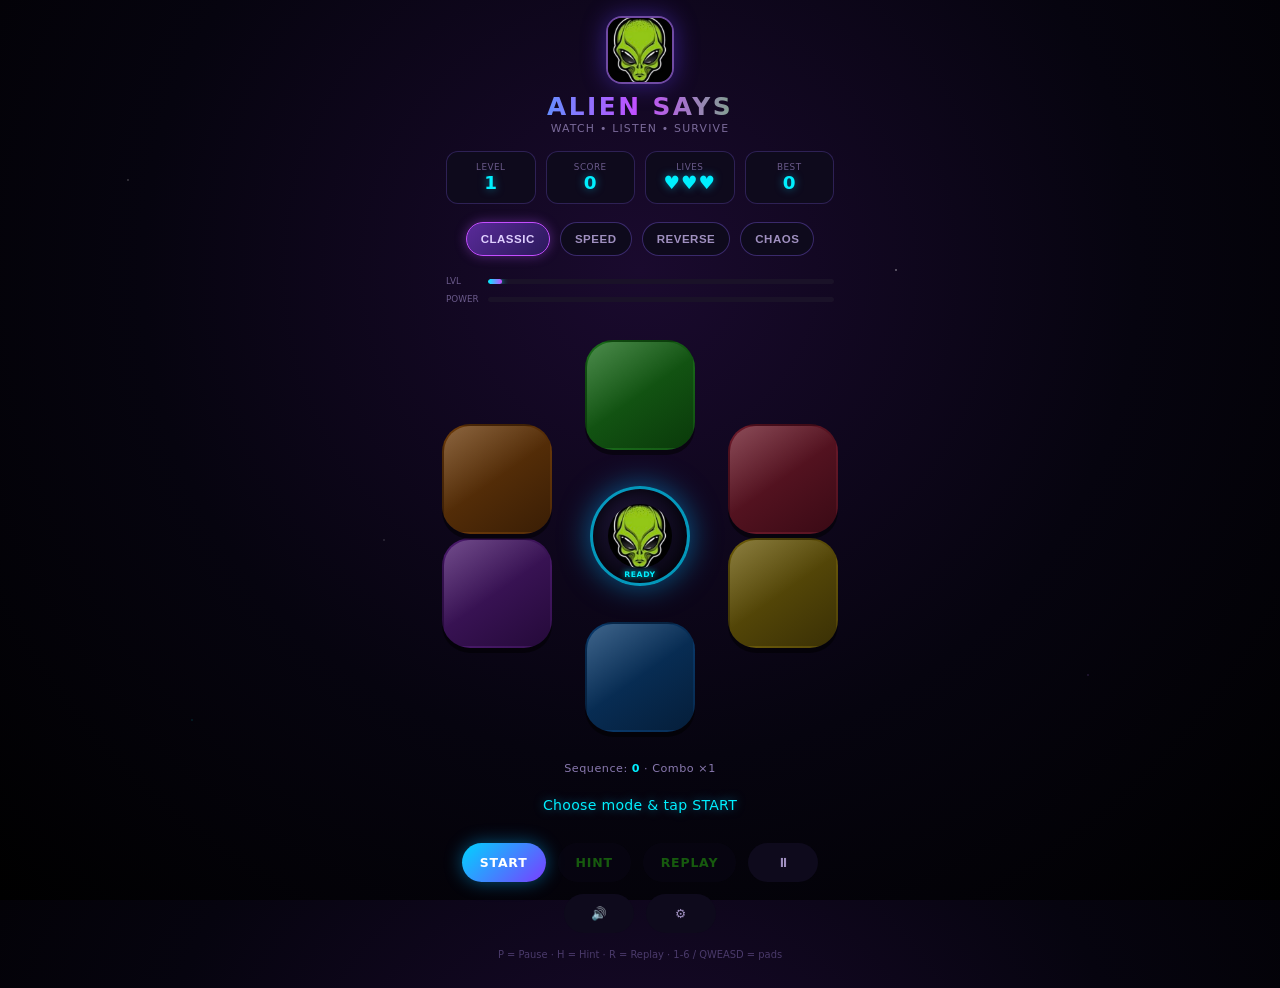
==== commit 359b55d0: "Add files via upload" ====
--- a/index.html
+++ b/index.html
@@ -3,7 +3,7 @@
 <head>
   <meta charset="UTF-8">
   <meta name="viewport" content="width=device-width, initial-scale=1.0, maximum-scale=1.0, user-scalable=no, viewport-fit=cover">
-  <meta name="theme-color" content="#0a0a0f">
+  <meta name="theme-color" content="#0a0618">
   <meta name="apple-mobile-web-app-capable" content="yes">
   <meta name="apple-mobile-web-app-status-bar-style" content="black-translucent">
   <meta name="apple-mobile-web-app-title" content="Alien Says">
@@ -12,931 +12,843 @@
   <link rel="manifest" href="manifest.json">
   <title>Alien Says</title>
   <style>
-    /* Fully offline – no external fonts */
     :root {
-      --bg: #05050a;
-      --panel: #0d0d15;
-      --glow-green: #39ff14;
-      --glow-cyan: #00f0ff;
-      --glow-magenta: #ff00aa;
-      --glow-yellow: #ffe600;
-      --text: #e0ffe0;
-    }
-
-    * {
-      box-sizing: border-box;
-      margin: 0;
-      padding: 0;
-      -webkit-tap-highlight-color: transparent;
-      user-select: none;
-      -webkit-user-select: none;
-    }
-
-    html, body {
-      height: 100%;
-      width: 100%;
-    }
-
+      --bg: #06040f;
+      --panel: #0e0a1c;
+      --green: #39ff14;
+      --red: #ff2a4a;
+      --yellow: #ffe600;
+      --blue: #00d4ff;
+      --purple: #c44dff;
+      --orange: #ff8c00;
+      --cyan: #00f0ff;
+      --text: #e8e0ff;
+    }
+    * { box-sizing: border-box; margin: 0; padding: 0; -webkit-tap-highlight-color: transparent; user-select: none; -webkit-user-select: none; }
+    html, body { height: 100%; width: 100%; }
     body {
-      background: radial-gradient(ellipse at center, #0a0a18 0%, #000 70%);
+      background: radial-gradient(ellipse at 50% 30%, #1a0a2e 0%, #06040f 55%, #000 100%);
       color: var(--text);
-      font-family: system-ui, -apple-system, BlinkMacSystemFont, "Segoe UI", Roboto, "Helvetica Neue", Arial, sans-serif;
-      min-height: 100dvh;
-      min-height: -webkit-fill-available;
-      display: flex;
-      flex-direction: column;
-      align-items: center;
-      justify-content: center;
-      overflow: hidden;
-      position: relative;
-    }
-
-    /* Stars background */
+      font-family: system-ui, -apple-system, BlinkMacSystemFont, "Segoe UI", Roboto, sans-serif;
+      min-height: 100dvh; min-height: -webkit-fill-available;
+      display: flex; flex-direction: column; align-items: center; justify-content: flex-start;
+      overflow-x: hidden; overflow-y: auto; position: relative;
+    }
     body::before {
-      content: '';
-      position: absolute;
-      inset: 0;
+      content: ''; position: fixed; inset: 0;
       background-image:
-        radial-gradient(1px 1px at 20px 30px, #fff, transparent),
-        radial-gradient(1px 1px at 40px 70px, rgba(255,255,255,0.8), transparent),
-        radial-gradient(1.5px 1.5px at 90px 40px, #fff, transparent),
-        radial-gradient(1px 1px at 130px 80px, rgba(255,255,255,0.6), transparent),
-        radial-gradient(1px 1px at 160px 20px, #fff, transparent);
-      background-size: 200px 100px;
-      animation: twinkle 8s linear infinite;
-      opacity: 0.4;
-      pointer-events: none;
-      z-index: 0;
-    }
-
-    @keyframes twinkle {
-      from { transform: translateY(0); }
-      to { transform: translateY(-100px); }
-    }
-
+        radial-gradient(1px 1px at 10% 20%, #fff, transparent),
+        radial-gradient(1px 1px at 30% 60%, rgba(255,255,255,0.7), transparent),
+        radial-gradient(1.5px 1.5px at 70% 30%, #fff, transparent),
+        radial-gradient(1px 1px at 85% 75%, rgba(180,120,255,0.8), transparent),
+        radial-gradient(1px 1px at 50% 90%, #fff, transparent),
+        radial-gradient(1px 1px at 15% 80%, rgba(0,240,255,0.6), transparent);
+      background-size: 100% 100%; animation: starDrift 40s linear infinite; opacity: 0.55; pointer-events: none; z-index: 0;
+    }
+    @keyframes starDrift { from { transform: translateY(0); } to { transform: translateY(-30px); } }
+    #edgeGlow {
+      position: fixed; inset: 0; pointer-events: none; z-index: 50; opacity: 0; transition: opacity 0.25s;
+      box-shadow: inset 0 0 80px var(--glow-color, #39ff14);
+    }
     .container {
-      position: relative;
-      z-index: 1;
-      width: 100%;
-      max-width: 420px;
-      padding: 16px;
-      display: flex;
-      flex-direction: column;
-      align-items: center;
-      gap: 14px;
-    }
-
-    /* Header / Logo */
-    header {
-      text-align: center;
-      margin-bottom: 2px;
-    }
-
+      position: relative; z-index: 1; width: 100%; max-width: 420px; padding: 16px 16px 28px;
+      display: flex; flex-direction: column; align-items: center; gap: 16px;
+    }
+    header { text-align: center; width: 100%; }
     .logo-wrap {
-      width: 84px;
-      height: 84px;
-      margin: 0 auto 8px;
-      border-radius: 50%;
-      background: radial-gradient(circle at 30% 30%, #1a3a1a, #0a1a0a);
-      border: 3px solid var(--glow-green);
-      box-shadow:
-        0 0 20px var(--glow-green),
-        0 0 40px rgba(57,255,20,0.4),
-        inset 0 0 20px rgba(57,255,20,0.2);
-      overflow: hidden;
-      animation: logoPulse 3s ease-in-out infinite;
-    }
-
-    .logo-wrap img {
-      width: 100%;
-      height: 100%;
-      object-fit: cover;
-      display: block;
-    }
-
+      width: 68px; height: 68px; margin: 0 auto 8px; border-radius: 16px; background: #0a0618;
+      border: 2px solid rgba(180,120,255,0.6);
+      box-shadow: 0 0 25px rgba(100,60,255,0.45), inset 0 0 12px rgba(0,0,0,0.6);
+      overflow: hidden; animation: logoPulse 3.5s ease-in-out infinite;
+    }
+    .logo-wrap img { width: 100%; height: 100%; object-fit: cover; display: block; }
     @keyframes logoPulse {
-      0%, 100% { box-shadow: 0 0 20px var(--glow-green), 0 0 40px rgba(57,255,20,0.3); }
-      50% { box-shadow: 0 0 30px var(--glow-green), 0 0 60px rgba(57,255,20,0.6); }
-    }
-
+      0%, 100% { box-shadow: 0 0 20px rgba(100,60,255,0.4); }
+      50% { box-shadow: 0 0 35px rgba(0,212,255,0.6), 0 0 60px rgba(180,80,255,0.3); }
+    }
     h1 {
-      font-size: 1.7rem;
-      font-weight: 900;
-      letter-spacing: 3px;
-      color: var(--glow-green);
-      text-shadow: 0 0 20px rgba(57,255,20,0.7), 0 0 40px rgba(57,255,20,0.3);
-      margin-bottom: 2px;
-    }
-
-    .tagline {
-      font-size: 0.72rem;
-      color: #6a9a6a;
-      letter-spacing: 1.5px;
-      text-transform: uppercase;
-    }
-
-    /* HUD */
-    .hud {
-      display: flex;
-      justify-content: space-between;
-      width: 100%;
-      gap: 10px;
-    }
-
+      font-size: 1.55rem; font-weight: 800; letter-spacing: 2.5px;
+      background: linear-gradient(90deg, #00d4ff, #c44dff, #39ff14);
+      -webkit-background-clip: text; -webkit-text-fill-color: transparent; background-clip: text; margin-bottom: 1px;
+    }
+    .tagline { font-size: 0.68rem; color: #7a6a9a; letter-spacing: 1.2px; text-transform: uppercase; }
+    .hud { display: grid; grid-template-columns: repeat(4, 1fr); gap: 10px; width: 100%; }
     .hud-box {
-      flex: 1;
-      background: var(--panel);
-      border: 1px solid rgba(57,255,20,0.25);
-      border-radius: 12px;
-      padding: 8px 10px;
-      text-align: center;
-      box-shadow: 0 0 12px rgba(57,255,20,0.1);
-    }
-
-    .hud-label {
-      font-size: 0.6rem;
-      color: #5a8a5a;
-      letter-spacing: 1px;
-      margin-bottom: 2px;
-      text-transform: uppercase;
-    }
-
-    .hud-value {
-      font-size: 1.35rem;
-      font-weight: 700;
-      color: var(--glow-green);
-      text-shadow: 0 0 8px var(--glow-green);
-    }
-
-    /* Game board */
+      background: var(--panel); border: 1px solid rgba(140,100,255,0.25); border-radius: 12px;
+      padding: 10px 6px; text-align: center;
+    }
+    .hud-label { font-size: 0.55rem; color: #6a5a8a; letter-spacing: 0.5px; text-transform: uppercase; }
+    .hud-value { font-size: 1.15rem; font-weight: 700; color: var(--cyan); text-shadow: 0 0 8px rgba(0,212,255,0.5); }
+    .modes { display: flex; gap: 10px; width: 100%; justify-content: center; flex-wrap: wrap; margin: 2px 0; }
+    .mode-btn {
+      font-size: 0.72rem; font-weight: 600; padding: 10px 14px; border-radius: 20px;
+      border: 1px solid rgba(140,100,255,0.35); background: var(--panel); color: #a090c0;
+      cursor: pointer; transition: all 0.15s; text-transform: uppercase; letter-spacing: 0.5px;
+      min-width: 72px;
+    }
+    .mode-btn.active {
+      background: linear-gradient(135deg, #5a2a9a, #2a1a5a); color: #e0d0ff;
+      border-color: var(--purple); box-shadow: 0 0 12px rgba(180,80,255,0.4);
+    }
+    .mode-btn:disabled { opacity: 0.4; cursor: not-allowed; }
+    .bars { width: 100%; display: flex; flex-direction: column; gap: 8px; margin: 2px 0; }
+    .bar-row { display: flex; align-items: center; gap: 6px; }
+    .bar-label { font-size: 0.55rem; color: #6a5a8a; width: 36px; text-transform: uppercase; }
+    .bar-track { flex: 1; height: 5px; background: #1a1228; border-radius: 3px; overflow: hidden; }
+    .bar-fill { height: 100%; width: 0%; border-radius: 3px; transition: width 0.35s ease; }
+    .level-fill { background: linear-gradient(90deg, var(--cyan), var(--purple)); box-shadow: 0 0 6px var(--cyan); }
+    .power-fill { background: linear-gradient(90deg, var(--green), var(--yellow)); box-shadow: 0 0 6px var(--green); }
     .board {
       position: relative;
-      width: 290px;
-      height: 290px;
-      margin: 6px 0;
+      width: 400px;
+      height: 400px;
+      margin: 14px 0;
       flex-shrink: 0;
     }
-
     .pad {
       position: absolute;
-      width: 125px;
-      height: 125px;
-      border-radius: 22px;
+      width: 110px;
+      height: 110px;
+      border-radius: 28px;
       cursor: pointer;
-      transition: transform 0.1s ease, box-shadow 0.1s ease, background 0.1s ease;
-      border: 3px solid transparent;
-      display: flex;
-      align-items: center;
-      justify-content: center;
+      transition: transform 0.09s ease, box-shadow 0.09s ease, background 0.09s ease, filter 0.09s;
+      border: 2px solid transparent;
       overflow: hidden;
-      box-shadow: 0 5px 0 rgba(0,0,0,0.55);
-    }
-
+      box-shadow: 0 5px 0 rgba(0,0,0,0.5);
+    }
     .pad::before {
-      content: '';
-      position: absolute;
-      inset: 0;
-      border-radius: 19px;
-      background: linear-gradient(135deg, rgba(255,255,255,0.18), transparent 55%);
-      pointer-events: none;
-    }
-
+      content: ''; position: absolute; inset: 0; border-radius: 24px;
+      background: linear-gradient(145deg, rgba(255,255,255,0.22), transparent 50%); pointer-events: none;
+    }
     .pad::after {
-      content: '';
-      position: absolute;
-      inset: 7px;
-      border-radius: 14px;
-      border: 1px solid rgba(255,255,255,0.08);
-      pointer-events: none;
-    }
-
-    /* Positions */
-    .pad-green  { top: 0; left: 0; background: linear-gradient(145deg, #1a6b1a, #0d3d0d); }
-    .pad-red    { top: 0; right: 0; background: linear-gradient(145deg, #6b1a1a, #3d0d0d); }
-    .pad-yellow { bottom: 0; left: 0; background: linear-gradient(145deg, #6b6b1a, #3d3d0d); }
-    .pad-blue   { bottom: 0; right: 0; background: linear-gradient(145deg, #1a1a6b, #0d0d3d); }
-
-    /* Active / lit states – stronger lights */
-    .pad.lit, .pad.active {
-      transform: scale(0.96) translateY(2px);
-      box-shadow: 0 0 0 transparent;
-    }
-
+      content: ''; position: absolute; inset: 0; border-radius: 24px; opacity: 0;
+      transition: opacity 0.15s; pointer-events: none; box-shadow: inset 0 0 24px rgba(255,255,255,0.4);
+    }
+    .pad.lit::after { opacity: 1; }
+    /* Circular layout – generous gaps (~28-36px clear space between pads)
+       Research: ≥12-16px gap preferred; separation reduces mistaps more than size alone */
+    .pad-green  {
+      top: 4px; left: 50%; margin-left: -55px;
+      background: linear-gradient(145deg, #1a6b1a, #0a3a0a);
+    }
+    .pad-red {
+      top: 88px; right: 2px;
+      background: linear-gradient(145deg, #6b1a2a, #3a0a15);
+    }
+    .pad-yellow {
+      bottom: 88px; right: 2px;
+      background: linear-gradient(145deg, #6b5a0a, #3a3005);
+    }
+    .pad-blue {
+      bottom: 4px; left: 50%; margin-left: -55px;
+      background: linear-gradient(145deg, #0a3a6b, #051e3a);
+    }
+    .pad-purple {
+      bottom: 88px; left: 2px;
+      background: linear-gradient(145deg, #4a1a6b, #250a3a);
+    }
+    .pad-orange {
+      top: 88px; left: 2px;
+      background: linear-gradient(145deg, #6b3a0a, #3a1e05);
+    }
+    .pad.lit, .pad.active { filter: brightness(1.35) saturate(1.4); z-index: 2; }
     .pad-green.lit, .pad-green.active {
-      background: linear-gradient(145deg, #39ff14, #1aff00) !important;
-      box-shadow: 0 0 28px #39ff14, 0 0 55px rgba(57,255,20,0.7), inset 0 0 18px rgba(255,255,255,0.35);
-      border-color: #bfffbf;
+      background: linear-gradient(145deg, #39ff14, #00e000) !important;
+      box-shadow: 0 0 28px #39ff14, 0 0 55px rgba(57,255,20,0.7), 0 0 90px rgba(57,255,20,0.35);
+      border-color: #bfffbf; transform: scale(0.94);
     }
     .pad-red.lit, .pad-red.active {
-      background: linear-gradient(145deg, #ff2a2a, #ff0000) !important;
-      box-shadow: 0 0 28px #ff2a2a, 0 0 55px rgba(255,42,42,0.7), inset 0 0 18px rgba(255,255,255,0.35);
-      border-color: #ffbfbf;
+      background: linear-gradient(145deg, #ff2a4a, #ff0040) !important;
+      box-shadow: 0 0 25px #ff2a4a, 0 0 50px rgba(255,42,74,0.7), 0 0 80px rgba(255,42,74,0.3);
+      border-color: #ffbfcf; transform: scale(0.94);
     }
     .pad-yellow.lit, .pad-yellow.active {
       background: linear-gradient(145deg, #ffe600, #ffcc00) !important;
-      box-shadow: 0 0 28px #ffe600, 0 0 55px rgba(255,230,0,0.7), inset 0 0 18px rgba(255,255,255,0.35);
-      border-color: #ffffbf;
+      box-shadow: 0 0 25px #ffe600, 0 0 50px rgba(255,230,0,0.7), 0 0 80px rgba(255,230,0,0.3);
+      border-color: #ffffbf; transform: scale(0.94);
     }
     .pad-blue.lit, .pad-blue.active {
-      background: linear-gradient(145deg, #00f0ff, #0088ff) !important;
-      box-shadow: 0 0 28px #00f0ff, 0 0 55px rgba(0,240,255,0.7), inset 0 0 18px rgba(255,255,255,0.35);
-      border-color: #bfffff;
-    }
-
-    .pad:active:not(.disabled) {
-      transform: scale(0.93) translateY(3px);
-    }
-
-    .pad.disabled {
-      pointer-events: none;
-      opacity: 0.75;
-    }
-
-    /* Center alien button */
+      background: linear-gradient(145deg, #00d4ff, #0099ff) !important;
+      box-shadow: 0 0 28px #00d4ff, 0 0 55px rgba(0,212,255,0.7), 0 0 90px rgba(0,212,255,0.35);
+      border-color: #bff5ff; transform: scale(0.94);
+    }
+    .pad-purple.lit, .pad-purple.active {
+      background: linear-gradient(145deg, #c44dff, #9b2dff) !important;
+      box-shadow: 0 0 25px #c44dff, 0 0 50px rgba(196,77,255,0.7), 0 0 80px rgba(196,77,255,0.3);
+      border-color: #e8bfff; transform: scale(0.94);
+    }
+    .pad-orange.lit, .pad-orange.active {
+      background: linear-gradient(145deg, #ff8c00, #ff6600) !important;
+      box-shadow: 0 0 25px #ff8c00, 0 0 50px rgba(255,140,0,0.7), 0 0 80px rgba(255,140,0,0.3);
+      border-color: #ffdfbf; transform: scale(0.94);
+    }
+    .pad.disabled { pointer-events: none; opacity: 0.7; }
     .center {
-      position: absolute;
-      top: 50%;
-      left: 50%;
-      transform: translate(-50%, -50%);
-      width: 86px;
-      height: 86px;
-      border-radius: 50%;
-      background: radial-gradient(circle at 35% 35%, #1a2a1a, #050a05);
-      border: 3px solid var(--glow-green);
-      box-shadow:
-        0 0 22px rgba(57,255,20,0.5),
-        inset 0 0 14px rgba(0,0,0,0.8);
-      display: flex;
-      flex-direction: column;
-      align-items: center;
-      justify-content: center;
-      cursor: pointer;
-      z-index: 5;
-      transition: box-shadow 0.2s;
-    }
-
-    .center:hover, .center:active {
-      box-shadow: 0 0 35px rgba(57,255,20,0.85), inset 0 0 14px rgba(0,0,0,0.8);
-    }
-
-    .center img {
-      width: 48px;
-      height: 48px;
-      border-radius: 50%;
-      object-fit: cover;
-    }
-
+      position: absolute; top: 50%; left: 50%; transform: translate(-50%, -50%);
+      width: 100px; height: 100px; border-radius: 50%;
+      background: radial-gradient(circle at 35% 30%, #1a1230, #06040f);
+      border: 3px solid rgba(0,212,255,0.7);
+      box-shadow: 0 0 30px rgba(0,180,255,0.5), inset 0 0 16px rgba(0,0,0,0.8);
+      display: flex; flex-direction: column; align-items: center; justify-content: center;
+      cursor: pointer; z-index: 5; transition: all 0.2s; overflow: hidden;
+    }
+    .center:hover { box-shadow: 0 0 40px rgba(0,212,255,0.7), inset 0 0 16px rgba(0,0,0,0.8); }
+    .center img { width: 64px; height: 64px; border-radius: 50%; object-fit: cover; transition: transform 0.2s; }
+    .center.react img { transform: scale(1.12); }
     .center .status-text {
-      font-size: 0.52rem;
-      letter-spacing: 0.8px;
-      color: var(--glow-green);
-      margin-top: 1px;
-      text-transform: uppercase;
-      font-weight: 600;
-    }
-
-    /* Message */
+      position: absolute; bottom: 4px; font-size: 0.48rem; letter-spacing: 0.6px;
+      color: var(--cyan); font-weight: 700; text-transform: uppercase; text-shadow: 0 0 6px var(--cyan);
+    }
     .message {
-      min-height: 26px;
-      font-size: 0.9rem;
-      text-align: center;
-      color: var(--glow-cyan);
-      text-shadow: 0 0 10px var(--glow-cyan);
-      letter-spacing: 0.5px;
-      padding: 0 8px;
-    }
-
-    .message.error {
-      color: #ff4466;
-      text-shadow: 0 0 10px #ff4466;
-    }
-
-    .message.success {
-      color: var(--glow-green);
-      text-shadow: 0 0 10px var(--glow-green);
-    }
-
-    /* Controls */
-    .controls {
-      display: flex;
-      gap: 10px;
-      width: 100%;
-      justify-content: center;
-      flex-wrap: wrap;
-    }
-
+      min-height: 28px; font-size: 0.88rem; text-align: center; color: var(--cyan);
+      text-shadow: 0 0 10px rgba(0,212,255,0.5); letter-spacing: 0.3px; padding: 4px 8px;
+      margin: 2px 0;
+    }
+    .message.error { color: #ff4466; text-shadow: 0 0 10px #ff4466; }
+    .message.success { color: var(--green); text-shadow: 0 0 10px var(--green); }
+    .message.warn { color: var(--yellow); text-shadow: 0 0 10px var(--yellow); }
+    .controls { display: flex; gap: 12px; width: 100%; justify-content: center; flex-wrap: wrap; margin-top: 4px; }
     button.ctrl {
-      font-family: inherit;
-      font-size: 0.78rem;
-      font-weight: 700;
-      letter-spacing: 1px;
-      padding: 11px 18px;
-      border: none;
-      border-radius: 28px;
-      cursor: pointer;
-      transition: transform 0.15s, box-shadow 0.15s, opacity 0.15s;
-      text-transform: uppercase;
-    }
-
+      font-family: inherit; font-size: 0.78rem; font-weight: 700; letter-spacing: 0.8px;
+      padding: 12px 18px; border: none; border-radius: 26px; cursor: pointer;
+      transition: transform 0.12s, box-shadow 0.12s, opacity 0.12s; text-transform: uppercase;
+      min-width: 70px;
+    }
     .btn-start {
-      background: linear-gradient(135deg, #39ff14, #00bb00);
-      color: #002200;
-      box-shadow: 0 0 18px rgba(57,255,20,0.5);
-    }
-    .btn-start:hover:not(:disabled) {
-      transform: scale(1.05);
-      box-shadow: 0 0 28px rgba(57,255,20,0.8);
-    }
-    .btn-start:disabled {
-      opacity: 0.45;
-      cursor: not-allowed;
-      transform: none;
-    }
-
-    .btn-sound {
-      background: var(--panel);
-      color: var(--glow-cyan);
-      border: 1px solid rgba(0,240,255,0.4);
-    }
-    .btn-sound:hover {
-      background: rgba(0,240,255,0.12);
-    }
-
-    .btn-reset {
-      background: var(--panel);
-      color: #ff6688;
-      border: 1px solid rgba(255,68,102,0.4);
-    }
-
-    /* Level bar */
-    .level-bar {
-      width: 100%;
-      height: 5px;
-      background: #1a1a22;
-      border-radius: 3px;
-      overflow: hidden;
-    }
-    .level-fill {
-      height: 100%;
-      background: linear-gradient(90deg, var(--glow-green), var(--glow-cyan));
-      width: 0%;
-      transition: width 0.4s ease;
-      box-shadow: 0 0 8px var(--glow-green);
-    }
-
-    /* Overlay */
+      background: linear-gradient(135deg, #00d4ff, #7a3dff); color: #fff;
+      box-shadow: 0 0 18px rgba(0,180,255,0.45);
+    }
+    .btn-start:hover:not(:disabled) { transform: scale(1.05); box-shadow: 0 0 28px rgba(0,180,255,0.7); }
+    .btn-start:disabled { opacity: 0.4; cursor: not-allowed; transform: none; }
+    .btn-hint { background: var(--panel); color: var(--green); border: 1px solid rgba(57,255,20,0.4); }
+    .btn-hint:disabled { opacity: 0.35; cursor: not-allowed; }
+    .btn-sound, .btn-settings { background: var(--panel); color: #a090c0; border: 1px solid rgba(140,100,255,0.3); }
+    .tip { font-size: 0.62rem; color: #4a3a6a; text-align: center; }
     .overlay {
-      position: fixed;
-      inset: 0;
-      background: rgba(0,0,0,0.78);
-      backdrop-filter: blur(5px);
-      -webkit-backdrop-filter: blur(5px);
-      display: flex;
-      align-items: center;
-      justify-content: center;
-      z-index: 100;
-      opacity: 0;
-      pointer-events: none;
-      transition: opacity 0.3s;
-    }
-    .overlay.show {
-      opacity: 1;
-      pointer-events: auto;
-    }
-
+      position: fixed; inset: 0; background: rgba(4,2,12,0.82);
+      backdrop-filter: blur(6px); -webkit-backdrop-filter: blur(6px);
+      display: flex; align-items: center; justify-content: center; z-index: 200;
+      opacity: 0; pointer-events: none; transition: opacity 0.3s; padding: 16px;
+    }
+    .overlay.show { opacity: 1; pointer-events: auto; }
     .overlay-card {
-      background: linear-gradient(160deg, #0f1a0f, #0a0a12);
-      border: 2px solid var(--glow-green);
-      border-radius: 18px;
-      padding: 26px 22px;
-      text-align: center;
-      max-width: 300px;
-      width: 90%;
-      box-shadow: 0 0 40px rgba(57,255,20,0.3);
-    }
-
+      background: linear-gradient(165deg, #140e28, #0a0618); border: 2px solid rgba(0,212,255,0.5);
+      border-radius: 18px; padding: 22px 18px; text-align: center; max-width: 320px; width: 100%;
+      box-shadow: 0 0 50px rgba(80,40,180,0.35);
+    }
     .overlay-card h2 {
-      font-size: 1.4rem;
-      margin-bottom: 6px;
-      color: var(--glow-green);
-    }
-
-    .overlay-card p {
-      font-size: 0.85rem;
-      color: #8aba8a;
-      margin-bottom: 14px;
-      line-height: 1.4;
-    }
-
-    .overlay-card .score-big {
-      font-size: 2.1rem;
-      color: var(--glow-cyan);
-      text-shadow: 0 0 15px var(--glow-cyan);
-      margin: 6px 0 14px;
-      font-weight: 700;
-    }
-
-    .tip {
-      font-size: 0.68rem;
-      color: #3a5a3a;
-      text-align: center;
-      margin-top: 2px;
-    }
-
-    /* Loading screen */
+      font-size: 1.35rem; margin-bottom: 6px;
+      background: linear-gradient(90deg, #00d4ff, #c44dff);
+      -webkit-background-clip: text; -webkit-text-fill-color: transparent;
+    }
+    .overlay-card p { font-size: 0.82rem; color: #9a8ab8; margin-bottom: 10px; line-height: 1.4; }
+    .score-big { font-size: 2rem; font-weight: 800; color: var(--cyan); text-shadow: 0 0 18px var(--cyan); margin: 4px 0 12px; }
+    .stats-row { display: flex; justify-content: space-around; margin: 10px 0 14px; font-size: 0.75rem; color: #8a7aa8; }
+    .stats-row span { display: block; color: var(--text); font-weight: 700; font-size: 1rem; }
+    .hs-list { text-align: left; font-size: 0.78rem; margin: 8px 0 12px; max-height: 120px; overflow-y: auto; }
+    .hs-list div { display: flex; justify-content: space-between; padding: 3px 0; border-bottom: 1px solid rgba(140,100,255,0.15); color: #a090c0; }
+    .hs-list .rank { color: var(--cyan); font-weight: 700; width: 24px; }
+    .settings-grid { display: grid; gap: 10px; text-align: left; margin: 12px 0; }
+    .settings-grid label { display: flex; justify-content: space-between; align-items: center; font-size: 0.8rem; color: #b0a0d0; }
+    .settings-grid input[type="range"] { width: 110px; accent-color: var(--cyan); }
     #loader {
-      position: fixed;
-      inset: 0;
-      background: #05050a;
-      display: flex;
-      flex-direction: column;
-      align-items: center;
-      justify-content: center;
-      z-index: 9999;
-      transition: opacity 0.4s;
-    }
-    #loader.hide {
-      opacity: 0;
-      pointer-events: none;
-    }
+      position: fixed; inset: 0; background: #06040f; display: flex; flex-direction: column;
+      align-items: center; justify-content: center; z-index: 9999; transition: opacity 0.4s;
+    }
+    #loader.hide { opacity: 0; pointer-events: none; }
     #loader .alien-spin {
-      width: 80px;
-      height: 80px;
-      border-radius: 50%;
-      border: 3px solid var(--glow-green);
-      box-shadow: 0 0 25px var(--glow-green);
-      overflow: hidden;
-      margin-bottom: 16px;
-      animation: logoPulse 1.5s ease-in-out infinite;
-    }
-    #loader .alien-spin img {
-      width: 100%;
-      height: 100%;
-      object-fit: cover;
-    }
-    #loader p {
-      color: var(--glow-green);
-      font-size: 0.9rem;
-      letter-spacing: 2px;
-    }
-
-    /* Responsive */
-    @media (max-width: 360px) {
-      .board { width: 260px; height: 260px; }
-      .pad { width: 112px; height: 112px; border-radius: 18px; }
-      .center { width: 74px; height: 74px; }
-      .center img { width: 42px; height: 42px; }
-      h1 { font-size: 1.45rem; letter-spacing: 2px; }
-    }
-
-    @media (max-height: 640px) {
-      .logo-wrap { width: 64px; height: 64px; margin-bottom: 4px; }
-      .board { width: 250px; height: 250px; }
-      .pad { width: 108px; height: 108px; }
-      .center { width: 70px; height: 70px; }
-      .center img { width: 40px; height: 40px; }
+      width: 90px; height: 90px; border-radius: 20px; border: 2px solid rgba(0,212,255,0.6);
+      box-shadow: 0 0 30px rgba(100,60,255,0.5); overflow: hidden; margin-bottom: 14px;
+      animation: logoPulse 1.6s ease-in-out infinite;
+    }
+    #loader .alien-spin img { width: 100%; height: 100%; object-fit: cover; }
+    #loader p { color: var(--cyan); font-size: 0.9rem; letter-spacing: 2px; }
+    @media (max-width: 420px) {
+      .board { width: 360px; height: 360px; }
+      .pad { width: 100px; height: 100px; border-radius: 24px; }
+      .pad-green, .pad-blue { margin-left: -50px; }
+      .center { width: 90px; height: 90px; }
+      .center img { width: 56px; height: 56px; }
       h1 { font-size: 1.35rem; }
-      .container { gap: 8px; padding: 10px; }
-    }
+      .hud-value { font-size: 1rem; }
+    }
+    @media (max-width: 380px) {
+      .board { width: 330px; height: 330px; }
+      .pad { width: 94px; height: 94px; border-radius: 22px; }
+      .pad-green, .pad-blue { margin-left: -47px; }
+      .pad-red, .pad-yellow { right: 4px; }
+      .pad-orange, .pad-purple { left: 4px; }
+      .center { width: 84px; height: 84px; }
+      .center img { width: 52px; height: 52px; }
+    }
+    @media (max-width: 340px) {
+      .board { width: 300px; height: 300px; }
+      .pad { width: 86px; height: 86px; border-radius: 20px; }
+      .pad-green, .pad-blue { margin-left: -43px; }
+      .center { width: 76px; height: 76px; }
+      .center img { width: 46px; height: 46px; }
+    }
+    @media (max-height: 740px) {
+      .logo-wrap { width: 54px; height: 54px; }
+      .board { width: 340px; height: 340px; }
+      .pad { width: 96px; height: 96px; }
+      .pad-green, .pad-blue { margin-left: -48px; }
+      .center { width: 86px; height: 86px; }
+      .center img { width: 52px; height: 52px; }
+      .container { gap: 10px; padding-top: 8px; }
+    }
+
+    /* Pulse ring when pad lights */
+    .pad .ring {
+      position: absolute; inset: -8px; border-radius: 32px;
+      border: 2px solid currentColor; opacity: 0;
+      pointer-events: none; transform: scale(0.85);
+    }
+    .pad.lit .ring {
+      animation: ringPulse 0.45s ease-out forwards;
+    }
+    @keyframes ringPulse {
+      0% { opacity: 0.9; transform: scale(0.9); }
+      100% { opacity: 0; transform: scale(1.25); }
+    }
+    .pad-green .ring { color: #39ff14; }
+    .pad-red .ring { color: #ff2a4a; }
+    .pad-yellow .ring { color: #ffe600; }
+    .pad-blue .ring { color: #00d4ff; }
+    .pad-purple .ring { color: #c44dff; }
+    .pad-orange .ring { color: #ff8c00; }
+
+    /* Sequence length badge */
+    .seq-badge {
+      font-size: 0.7rem; color: #8a7ab0; letter-spacing: 0.5px;
+      text-align: center; margin-top: -4px;
+    }
+    .seq-badge strong { color: var(--cyan); }
+
+    /* Toast notifications */
+    #toast {
+      position: fixed; bottom: 24px; left: 50%; transform: translateX(-50%) translateY(80px);
+      background: linear-gradient(135deg, #1a1230, #0e0a1c);
+      border: 1px solid rgba(0,212,255,0.45); color: #e0d0ff;
+      padding: 12px 20px; border-radius: 14px; font-size: 0.85rem;
+      z-index: 300; opacity: 0; transition: all 0.35s ease;
+      box-shadow: 0 0 24px rgba(80,40,180,0.35); pointer-events: none;
+      max-width: 90%; text-align: center;
+    }
+    #toast.show { opacity: 1; transform: translateX(-50%) translateY(0); }
+
+    /* Pause overlay */
+    #pauseOverlay .overlay-card h2 { margin-bottom: 12px; }
+
+    /* Colorblind patterns on pads */
+    body.cb .pad-green::after { content: ''; background: repeating-linear-gradient(45deg, transparent, transparent 4px, rgba(255,255,255,0.15) 4px, rgba(255,255,255,0.15) 8px); opacity: 0.5; }
+    body.cb .pad-red::after { content: ''; background: radial-gradient(circle at 30% 30%, rgba(255,255,255,0.25) 0 3px, transparent 4px); background-size: 12px 12px; opacity: 0.6; }
+    body.cb .pad-yellow::after { content: ''; background: repeating-linear-gradient(0deg, transparent, transparent 3px, rgba(0,0,0,0.2) 3px, rgba(0,0,0,0.2) 6px); opacity: 0.4; }
+    body.cb .pad-blue::after { content: ''; background: repeating-linear-gradient(-45deg, transparent, transparent 5px, rgba(255,255,255,0.12) 5px, rgba(255,255,255,0.12) 10px); opacity: 0.5; }
+    body.cb .pad-purple::after { content: ''; background: radial-gradient(circle, transparent 40%, rgba(255,255,255,0.15) 41% 55%, transparent 56%); background-size: 14px 14px; opacity: 0.5; }
+    body.cb .pad-orange::after { content: ''; background: repeating-linear-gradient(90deg, transparent, transparent 4px, rgba(0,0,0,0.15) 4px, rgba(0,0,0,0.15) 8px); opacity: 0.4; }
+
+    /* Lives hearts style */
+    #lives { letter-spacing: 1px; }
+
   </style>
 </head>
 <body>
-  <!-- Simple loader so user never sees a blank page -->
+  <div id="edgeGlow"></div>
   <div id="loader">
     <div class="alien-spin">
-      <img src="alien-icon.jpg" alt="Alien" onerror="this.style.display='none'">
+      <img src="alien-logo.png" alt="Alien" onerror="this.src='alien-icon-192.png'">
     </div>
     <p>ALIEN SAYS</p>
   </div>
-
   <div class="container" id="app" style="visibility:hidden;">
     <header>
       <div class="logo-wrap">
-        <img src="alien-icon.jpg" alt="Alien" onerror="this.parentElement.style.background='#1a3a1a'">
+        <img src="alien-logo.png" alt="Alien" onerror="this.src='alien-icon-192.png'">
       </div>
       <h1>ALIEN SAYS</h1>
-      <div class="tagline">Watch • Listen • Repeat</div>
+      <div class="tagline">Watch • Listen • Survive</div>
     </header>
-
     <div class="hud">
-      <div class="hud-box">
-        <div class="hud-label">Level</div>
-        <div class="hud-value" id="level">1</div>
-      </div>
-      <div class="hud-box">
-        <div class="hud-label">Score</div>
-        <div class="hud-value" id="score">0</div>
-      </div>
-      <div class="hud-box">
-        <div class="hud-label">Best</div>
-        <div class="hud-value" id="best">0</div>
-      </div>
+      <div class="hud-box"><div class="hud-label">Level</div><div class="hud-value" id="level">1</div></div>
+      <div class="hud-box"><div class="hud-label">Score</div><div class="hud-value" id="score">0</div></div>
+      <div class="hud-box"><div class="hud-label">Lives</div><div class="hud-value" id="lives">3</div></div>
+      <div class="hud-box"><div class="hud-label">Best</div><div class="hud-value" id="best">0</div></div>
     </div>
-
-    <div class="level-bar"><div class="level-fill" id="levelFill"></div></div>
-
+    <div class="modes" id="modeBar">
+      <button class="mode-btn active" data-mode="classic">Classic</button>
+      <button class="mode-btn" data-mode="speed">Speed</button>
+      <button class="mode-btn" data-mode="reverse">Reverse</button>
+      <button class="mode-btn" data-mode="chaos">Chaos</button>
+    </div>
+    <div class="bars">
+      <div class="bar-row"><div class="bar-label">Lvl</div><div class="bar-track"><div class="bar-fill level-fill" id="levelFill"></div></div></div>
+      <div class="bar-row"><div class="bar-label">Power</div><div class="bar-track"><div class="bar-fill power-fill" id="powerFill"></div></div></div>
+    </div>
     <div class="board" id="board">
-      <div class="pad pad-green" data-color="green" id="pad-green"></div>
-      <div class="pad pad-red" data-color="red" id="pad-red"></div>
-      <div class="pad pad-yellow" data-color="yellow" id="pad-yellow"></div>
-      <div class="pad pad-blue" data-color="blue" id="pad-blue"></div>
-
-      <div class="center" id="centerBtn" title="Start">
-        <img src="alien-icon.jpg" alt="Alien" onerror="this.style.display='none'">
+      <div class="pad pad-green" data-color="green" id="pad-green"><div class="ring"></div></div>
+      <div class="pad pad-red" data-color="red" id="pad-red"><div class="ring"></div></div>
+      <div class="pad pad-yellow" data-color="yellow" id="pad-yellow"><div class="ring"></div></div>
+      <div class="pad pad-blue" data-color="blue" id="pad-blue"><div class="ring"></div></div>
+      <div class="pad pad-purple" data-color="purple" id="pad-purple"><div class="ring"></div></div>
+      <div class="pad pad-orange" data-color="orange" id="pad-orange"><div class="ring"></div></div>
+      <div class="center" id="centerBtn" title="Start / Status">
+        <img src="alien-logo.png" alt="Alien" onerror="this.src='alien-icon-192.png'">
         <div class="status-text" id="statusText">READY</div>
       </div>
     </div>
-
-    <div class="message" id="message">Tap the alien or START</div>
-
+    <div class="seq-badge" id="seqBadge">Sequence: <strong>0</strong></div>
+    <div class="message" id="message">Choose mode & tap START</div>
     <div class="controls">
       <button class="ctrl btn-start" id="startBtn">START</button>
-      <button class="ctrl btn-sound" id="soundBtn">🔊 ON</button>
-      <button class="ctrl btn-reset" id="resetBtn">RESET</button>
+      <button class="ctrl btn-hint" id="hintBtn" disabled title="Uses 40 Power">HINT</button>
+      <button class="ctrl btn-hint" id="replayBtn" disabled title="Uses 25 Power">REPLAY</button>
+      <button class="ctrl btn-sound" id="pauseBtn" title="Pause (P)">⏸</button>
+      <button class="ctrl btn-sound" id="soundBtn">🔊</button>
+      <button class="ctrl btn-settings" id="settingsBtn">⚙️</button>
     </div>
-
-    <div class="tip">Add to Home Screen for the full experience</div>
+    <div class="tip">P = Pause · H = Hint · R = Replay · 1-6 / QWEASD = pads</div>
   </div>
-
-  <!-- Game Over Overlay -->
   <div class="overlay" id="overlay">
     <div class="overlay-card">
       <h2 id="overlayTitle">GAME OVER</h2>
-      <p id="overlayMsg">The aliens are not impressed...</p>
+      <p id="overlayMsg">The aliens observed your performance.</p>
       <div class="score-big" id="overlayScore">0</div>
-      <button class="ctrl btn-start" id="playAgainBtn">PLAY AGAIN</button>
+      <div class="stats-row">
+        <div>Level<br><span id="statLevel">1</span></div>
+        <div>Combo<br><span id="statCombo">0</span></div>
+        <div>Mode<br><span id="statMode">Classic</span></div>
+      </div>
+      <div class="hs-list" id="hsList"></div>
+      <button class="ctrl btn-start" id="playAgainBtn" style="width:100%;margin-top:6px;">PLAY AGAIN</button>
     </div>
   </div>
-
+  <div class="overlay" id="settingsOverlay">
+    <div class="overlay-card">
+      <h2>Settings</h2>
+      <div class="settings-grid">
+        <label>Sound Volume <input type="range" id="volSlider" min="0" max="100" value="70"></label>
+        <label>Vibration <input type="checkbox" id="vibCheck" checked></label>
+        <label>Show Hints <input type="checkbox" id="hintCheck" checked></label>
+        <label>Colorblind patterns <input type="checkbox" id="cbCheck"></label>
+      </div>
+      <button class="ctrl btn-start" id="closeSettings" style="width:100%;">DONE</button>
+    </div>
+  </div>
+  <div id="toast"></div>
+  <div class="overlay" id="pauseOverlay">
+    <div class="overlay-card">
+      <h2>PAUSED</h2>
+      <p>Take a breath. The aliens can wait.</p>
+      <button class="ctrl btn-start" id="resumeBtn" style="width:100%;margin-top:8px;">RESUME</button>
+      <button class="ctrl btn-reset" id="quitBtn" style="width:100%;margin-top:10px;background:var(--panel);color:#ff6688;border:1px solid rgba(255,68,102,0.4);">QUIT TO MENU</button>
+    </div>
+  </div>
   <script>
-    (function () {
-      'use strict';
-
-      // ---------- Loader ----------
-      function hideLoader() {
-        var loader = document.getElementById('loader');
-        var app = document.getElementById('app');
-        if (loader) loader.classList.add('hide');
-        if (app) app.style.visibility = 'visible';
+  (function () {
+    'use strict';
+    function hideLoader() {
+      var l = document.getElementById('loader');
+      var a = document.getElementById('app');
+      if (l) l.classList.add('hide');
+      if (a) a.style.visibility = 'visible';
+      setTimeout(function () { if (l) l.style.display = 'none'; }, 450);
+    }
+    if (document.readyState === 'loading') {
+      document.addEventListener('DOMContentLoaded', function () { setTimeout(hideLoader, 280); });
+    } else { setTimeout(hideLoader, 280); }
+
+    var COLORS = ['green', 'red', 'yellow', 'blue', 'purple', 'orange'];
+    var FREQS = { green: 329.63, red: 261.63, yellow: 392.00, blue: 220.00, purple: 349.23, orange: 293.66 };
+    var MODE_NAMES = { classic: 'Classic', speed: 'Speed', reverse: 'Reverse', chaos: 'Chaos' };
+
+    var sequence = [], playerSeq = [], level = 1, score = 0, combo = 0, maxCombo = 0, power = 0, best = 0, lives = 3, isPaused = false, totalCorrect = 0, gamesPlayed = 0;
+    var highScores = [], mode = 'classic', isPlaying = false, isShowing = false, canClick = false;
+    var soundEnabled = true, volume = 0.7, vibrationOn = true, hintsEnabled = true;
+
+    try {
+      best = parseInt(localStorage.getItem('alienSaysBest2') || '0', 10) || 0;
+      highScores = JSON.parse(localStorage.getItem('alienSaysHS') || '[]') || [];
+      volume = parseFloat(localStorage.getItem('alienSaysVol') || '0.7') || 0.7;
+      if (localStorage.getItem('alienSaysCB') === '1') document.body.classList.add('cb');
+    } catch (e) {}
+
+    var pads = {};
+    COLORS.forEach(function (c) { pads[c] = document.getElementById('pad-' + c); });
+    var levelEl = document.getElementById('level'), scoreEl = document.getElementById('score');
+    var livesEl = document.getElementById('lives'), bestEl = document.getElementById('best');
+    var replayBtn = document.getElementById('replayBtn');
+    var seqBadge = document.getElementById('seqBadge');
+    var toastEl = document.getElementById('toast');
+    var pauseOverlay = document.getElementById('pauseOverlay');
+    var messageEl = document.getElementById('message'), statusText = document.getElementById('statusText');
+    var startBtn = document.getElementById('startBtn'), hintBtn = document.getElementById('hintBtn');
+    var soundBtn = document.getElementById('soundBtn'), settingsBtn = document.getElementById('settingsBtn');
+    var centerBtn = document.getElementById('centerBtn'), overlay = document.getElementById('overlay');
+    var settingsOverlay = document.getElementById('settingsOverlay');
+    var levelFill = document.getElementById('levelFill'), powerFill = document.getElementById('powerFill');
+    var edgeGlow = document.getElementById('edgeGlow'), modeBar = document.getElementById('modeBar');
+    if (bestEl) bestEl.textContent = best;
+
+    var AudioCtx = window.AudioContext || window.webkitAudioContext, audioCtx = null;
+    function initAudio() {
+      try { if (!audioCtx) audioCtx = new AudioCtx(); if (audioCtx.state === 'suspended') audioCtx.resume(); } catch (e) {}
+    }
+    function playTone(color, duration) {
+      duration = duration || 0.32;
+      if (!soundEnabled || !audioCtx) return;
+      try {
+        var osc = audioCtx.createOscillator(), gain = audioCtx.createGain();
+        osc.type = 'sine'; osc.frequency.value = FREQS[color] || 300;
+        var t = audioCtx.currentTime;
+        gain.gain.setValueAtTime(0.0001, t);
+        gain.gain.exponentialRampToValueAtTime(0.25 * volume, t + 0.02);
+        gain.gain.exponentialRampToValueAtTime(0.0001, t + duration);
+        osc.connect(gain); gain.connect(audioCtx.destination);
+        osc.start(t); osc.stop(t + duration + 0.02);
+      } catch (e) {}
+    }
+    function playChord(freqs, duration) {
+      if (!soundEnabled || !audioCtx) return;
+      freqs.forEach(function (f, i) {
+        try {
+          var osc = audioCtx.createOscillator(), gain = audioCtx.createGain();
+          osc.type = i % 2 ? 'triangle' : 'sine'; osc.frequency.value = f;
+          var t = audioCtx.currentTime + i * 0.04;
+          gain.gain.setValueAtTime(0.12 * volume, t);
+          gain.gain.exponentialRampToValueAtTime(0.0001, t + duration);
+          osc.connect(gain); gain.connect(audioCtx.destination);
+          osc.start(t); osc.stop(t + duration + 0.05);
+        } catch (e) {}
+      });
+    }
+    function playSuccess() { playChord([523.25, 659.25, 783.99, 1046.5], 0.22); }
+    function playError() {
+      if (!soundEnabled || !audioCtx) return;
+      try {
+        var osc = audioCtx.createOscillator(), gain = audioCtx.createGain();
+        osc.type = 'sawtooth';
+        osc.frequency.setValueAtTime(160, audioCtx.currentTime);
+        osc.frequency.exponentialRampToValueAtTime(60, audioCtx.currentTime + 0.45);
+        gain.gain.setValueAtTime(0.2 * volume, audioCtx.currentTime);
+        gain.gain.exponentialRampToValueAtTime(0.0001, audioCtx.currentTime + 0.5);
+        osc.connect(gain); gain.connect(audioCtx.destination);
+        osc.start(); osc.stop(audioCtx.currentTime + 0.55);
+      } catch (e) {}
+    }
+    function playStart() { playChord([220, 277, 330, 440, 554], 0.18); }
+
+    function setMessage(text, type) {
+      if (!messageEl) return;
+      messageEl.textContent = text;
+      messageEl.className = 'message' + (type ? ' ' + type : '');
+    }
+    function setStatus(t) { if (statusText) statusText.textContent = t; }
+    function showToast(msg, ms) {
+      ms = ms || 2200;
+      if (!toastEl) return;
+      toastEl.textContent = msg;
+      toastEl.classList.add('show');
+      clearTimeout(showToast._t);
+      showToast._t = setTimeout(function () { toastEl.classList.remove('show'); }, ms);
+    }
+
+    function updateHUD() {
+      if (levelEl) levelEl.textContent = level;
+      if (scoreEl) scoreEl.textContent = score;
+      if (livesEl) livesEl.textContent = '♥'.repeat(Math.max(0, lives)) || '0';
+      if (bestEl) bestEl.textContent = best;
+      if (levelFill) levelFill.style.width = Math.min(100, (level / 25) * 100) + '%';
+      if (powerFill) powerFill.style.width = Math.min(100, power) + '%';
+      if (hintBtn) hintBtn.disabled = !(isPlaying && power >= 40 && hintsEnabled && canClick && !isPaused);
+      if (replayBtn) replayBtn.disabled = !(isPlaying && power >= 25 && canClick && sequence.length > 0 && !isPaused);
+      if (seqBadge) seqBadge.innerHTML = 'Sequence: <strong>' + sequence.length + '</strong> · Combo ×' + (1 + Math.floor(combo / 5) * 0.25).toFixed(2).replace(/\.00$/, '');
+    }
+    function lightPad(color, on) {
+      var p = pads[color]; if (!p) return;
+      if (on) p.classList.add('lit'); else p.classList.remove('lit');
+    }
+    function flashEdge(color) {
+      if (!edgeGlow) return;
+      var map = { green: '#39ff14', red: '#ff2a4a', yellow: '#ffe600', blue: '#00d4ff', purple: '#c44dff', orange: '#ff8c00' };
+      edgeGlow.style.setProperty('--glow-color', map[color] || '#00d4ff');
+      edgeGlow.style.opacity = '0.55';
+      setTimeout(function () { edgeGlow.style.opacity = '0'; }, 280);
+    }
+    function flashPad(color, ms) {
+      ms = ms || 340;
+      return new Promise(function (resolve) {
+        lightPad(color, true); playTone(color, ms / 1000); flashEdge(color);
+        if (vibrationOn && navigator.vibrate) { try { navigator.vibrate(25); } catch (e) {} }
+        setTimeout(function () { lightPad(color, false); setTimeout(resolve, 90); }, ms);
+      });
+    }
+    function disablePads(dis) {
+      COLORS.forEach(function (c) {
+        if (pads[c]) { if (dis) pads[c].classList.add('disabled'); else pads[c].classList.remove('disabled'); }
+      });
+    }
+    function centerReact() {
+      if (!centerBtn) return;
+      centerBtn.classList.add('react');
+      setTimeout(function () { centerBtn.classList.remove('react'); }, 220);
+    }
+    function sleep(ms) { return new Promise(function (r) { setTimeout(r, ms); }); }
+
+    function getSpeed() {
+      var base = mode === 'speed' ? 280 : 380;
+      return Math.max(160, base - level * (mode === 'speed' ? 11 : 7));
+    }
+
+    async function showSequence() {
+      isShowing = true; canClick = false; disablePads(true);
+      setStatus('WATCH');
+      setMessage(mode === 'reverse' ? 'Watch carefully (may reverse)...' : 'Alien is speaking...');
+      await sleep(420);
+      var seqToShow = sequence.slice();
+      var doReverse = mode === 'reverse' && level > 3 && Math.random() < 0.42;
+      if (doReverse) {
+        seqToShow = seqToShow.slice().reverse();
+        setMessage('⚠ REVERSED sequence!', 'warn');
+        await sleep(500);
+      }
+      var speed = getSpeed();
+      for (var i = 0; i < seqToShow.length; i++) {
+        if (mode === 'chaos' && level > 2 && Math.random() < 0.22) {
+          var decoy = COLORS[Math.floor(Math.random() * 6)];
+          lightPad(decoy, true);
+          setTimeout(function (d) { lightPad(d, false); }.bind(null, decoy), speed * 0.55);
+        }
+        await flashPad(seqToShow[i], speed);
+      }
+      await sleep(200);
+      isShowing = false; canClick = true; disablePads(false);
+      setStatus('YOUR TURN');
+      setMessage(doReverse ? 'Repeat the ORIGINAL order!' : 'Your turn — repeat!');
+      playerSeq = []; updateHUD();
+    }
+
+    function nextRound() {
+      var next = COLORS[Math.floor(Math.random() * 6)];
+      sequence.push(next);
+      if (mode === 'speed' && level > 4 && Math.random() < 0.18) {
+        sequence.push(COLORS[Math.floor(Math.random() * 6)]);
+      }
+      updateHUD(); showSequence();
+    }
+
+    function handlePadClick(color) {
+      if (!canClick || isShowing || !isPlaying) return;
+      initAudio(); playerSeq.push(color); flashPad(color, 240); centerReact();
+      var idx = playerSeq.length - 1;
+      if (playerSeq[idx] !== sequence[idx]) {
+        canClick = false; combo = 0; lives--; playError();
+        COLORS.forEach(function (c) { if (pads[c]) pads[c].classList.add('lit'); });
         setTimeout(function () {
-          if (loader) loader.style.display = 'none';
-        }, 450);
+          COLORS.forEach(function (c) { if (pads[c]) pads[c].classList.remove('lit'); });
+          updateHUD();
+          if (lives <= 0) {
+            setMessage('Out of lives!', 'error'); setStatus('FAIL');
+            endGame();
+          } else {
+            setMessage('Wrong! ' + lives + ' live' + (lives === 1 ? '' : 's') + ' left', 'error');
+            setStatus('RETRY');
+            // replay the same sequence
+            playerSeq = [];
+            setTimeout(function () { showSequence(); }, 900);
+          }
+        }, 650);
+        return;
       }
-
-      // Hide loader as soon as DOM is ready (images can load later)
-      if (document.readyState === 'loading') {
-        document.addEventListener('DOMContentLoaded', function () {
-          setTimeout(hideLoader, 300);
-        });
+      combo++; if (combo > maxCombo) maxCombo = combo;
+      power = Math.min(100, power + 6 + Math.floor(combo / 3));
+      updateHUD();
+      if (playerSeq.length === sequence.length) {
+        canClick = false;
+        var mult = 1 + Math.floor(combo / 5) * 0.25;
+        if (mode === 'speed') mult *= 1.35;
+        if (mode === 'chaos') mult *= 1.5;
+        if (mode === 'reverse') mult *= 1.4;
+        score += Math.round(level * 12 * mult);
+        if (score > best) {
+          best = score;
+          try { localStorage.setItem('alienSaysBest2', String(best)); } catch (e) {}
+        }
+        power = Math.min(100, power + 12);
+        totalCorrect++;
+        updateHUD(); playSuccess();
+        var gained = Math.round(level * 12 * mult);
+        setMessage('Correct! +' + gained, 'success');
+        setStatus('GOOD');
+        // Milestones
+        if (level === 5) showToast('🔥 Level 5 — warming up!');
+        else if (level === 10) showToast('👽 Level 10 — the mothership notices you');
+        else if (level === 15) showToast('💫 Level 15 — elite memory!');
+        else if (level === 20) showToast('🏆 Level 20 — legendary!');
+        else if (combo === 10) showToast('⚡ 10-hit combo!');
+        else if (combo === 20) showToast('🌟 20-hit combo — unstoppable!');
+        else if (sequence.length === 8) showToast('🧠 8-step sequence!');
+        else if (sequence.length === 12) showToast('🧬 12-step sequence!');
+        level++;
+        setTimeout(function () { if (!isPaused) nextRound(); }, 780);
+      }
+    }
+
+    function useHint() {
+      if (!isPlaying || power < 40 || !canClick || !hintsEnabled) return;
+      power -= 40; updateHUD();
+      var nextIdx = playerSeq.length;
+      if (nextIdx < sequence.length) {
+        var c = sequence[nextIdx];
+        setMessage('Hint: next is ' + c.toUpperCase(), 'warn');
+        lightPad(c, true); playTone(c, 0.45);
+        setTimeout(function () { lightPad(c, false); }, 480);
+      }
+    }
+
+    
+    function togglePause() {
+      if (!isPlaying) return;
+      isPaused = !isPaused;
+      if (isPaused) {
+        canClick = false;
+        if (pauseOverlay) pauseOverlay.classList.add('show');
+        setStatus('PAUSE');
       } else {
-        setTimeout(hideLoader, 300);
+        if (pauseOverlay) pauseOverlay.classList.remove('show');
+        if (!isShowing) { canClick = true; setStatus('YOUR TURN'); }
+        else setStatus('WATCH');
       }
-
-      // ---------- Audio ----------
-      var AudioCtx = window.AudioContext || window.webkitAudioContext;
-      var audioCtx = null;
-      var soundEnabled = true;
-
-      var freqs = {
-        green: 329.63,
-        red: 261.63,
-        yellow: 392.00,
-        blue: 220.00
-      };
-
-      function initAudio() {
-        try {
-          if (!audioCtx) audioCtx = new AudioCtx();
-          if (audioCtx.state === 'suspended') audioCtx.resume();
-        } catch (e) {
-          console.warn('Audio not available', e);
-        }
-      }
-
-      function playTone(color, duration) {
-        duration = duration || 0.35;
-        if (!soundEnabled || !audioCtx) return;
-        try {
-          var osc = audioCtx.createOscillator();
-          var gain = audioCtx.createGain();
-          osc.type = 'sine';
-          osc.frequency.value = freqs[color] || 300;
-          gain.gain.setValueAtTime(0.28, audioCtx.currentTime);
-          gain.gain.exponentialRampToValueAtTime(0.001, audioCtx.currentTime + duration);
-          osc.connect(gain);
-          gain.connect(audioCtx.destination);
-          osc.start();
-          osc.stop(audioCtx.currentTime + duration);
-        } catch (e) {}
-      }
-
-      function playSuccess() {
-        if (!soundEnabled || !audioCtx) return;
-        try {
-          [523.25, 659.25, 783.99].forEach(function (f, i) {
-            var osc = audioCtx.createOscillator();
-            var gain = audioCtx.createGain();
-            osc.type = 'triangle';
-            osc.frequency.value = f;
-            var t = audioCtx.currentTime + i * 0.12;
-            gain.gain.setValueAtTime(0.18, t);
-            gain.gain.exponentialRampToValueAtTime(0.001, t + 0.25);
-            osc.connect(gain);
-            gain.connect(audioCtx.destination);
-            osc.start(t);
-            osc.stop(t + 0.3);
-          });
-        } catch (e) {}
-      }
-
-      function playError() {
-        if (!soundEnabled || !audioCtx) return;
-        try {
-          var osc = audioCtx.createOscillator();
-          var gain = audioCtx.createGain();
-          osc.type = 'sawtooth';
-          osc.frequency.setValueAtTime(180, audioCtx.currentTime);
-          osc.frequency.exponentialRampToValueAtTime(80, audioCtx.currentTime + 0.4);
-          gain.gain.setValueAtTime(0.22, audioCtx.currentTime);
-          gain.gain.exponentialRampToValueAtTime(0.001, audioCtx.currentTime + 0.45);
-          osc.connect(gain);
-          gain.connect(audioCtx.destination);
-          osc.start();
-          osc.stop(audioCtx.currentTime + 0.5);
-        } catch (e) {}
-      }
-
-      function playStartFanfare() {
-        if (!soundEnabled || !audioCtx) return;
-        try {
-          [220, 277, 330, 440].forEach(function (f, i) {
-            var osc = audioCtx.createOscillator();
-            var gain = audioCtx.createGain();
-            osc.type = 'square';
-            osc.frequency.value = f;
-            var t = audioCtx.currentTime + i * 0.08;
-            gain.gain.setValueAtTime(0.12, t);
-            gain.gain.exponentialRampToValueAtTime(0.001, t + 0.2);
-            osc.connect(gain);
-            gain.connect(audioCtx.destination);
-            osc.start(t);
-            osc.stop(t + 0.25);
-          });
-        } catch (e) {}
-      }
-
-      // ---------- Game State ----------
-      var colors = ['green', 'red', 'yellow', 'blue'];
-      var sequence = [];
-      var playerSeq = [];
-      var level = 1;
-      var score = 0;
-      var best = 0;
-      try {
-        best = parseInt(localStorage.getItem('alienSaysBest') || '0', 10) || 0;
-      } catch (e) {}
-      var isPlaying = false;
-      var isShowing = false;
-      var canClick = false;
-
-      // DOM refs
-      var pads = {
-        green: document.getElementById('pad-green'),
-        red: document.getElementById('pad-red'),
-        yellow: document.getElementById('pad-yellow'),
-        blue: document.getElementById('pad-blue')
-      };
-      var levelEl = document.getElementById('level');
-      var scoreEl = document.getElementById('score');
-      var bestEl = document.getElementById('best');
-      var messageEl = document.getElementById('message');
-      var statusText = document.getElementById('statusText');
-      var startBtn = document.getElementById('startBtn');
-      var soundBtn = document.getElementById('soundBtn');
-      var resetBtn = document.getElementById('resetBtn');
-      var centerBtn = document.getElementById('centerBtn');
-      var overlay = document.getElementById('overlay');
-      var overlayTitle = document.getElementById('overlayTitle');
-      var overlayMsg = document.getElementById('overlayMsg');
-      var overlayScore = document.getElementById('overlayScore');
-      var playAgainBtn = document.getElementById('playAgainBtn');
-      var levelFill = document.getElementById('levelFill');
-
-      if (bestEl) bestEl.textContent = best;
-
-      // ---------- Helpers ----------
-      function setMessage(text, type) {
-        if (!messageEl) return;
-        messageEl.textContent = text;
-        messageEl.className = 'message' + (type ? ' ' + type : '');
-      }
-
-      function setStatus(text) {
-        if (statusText) statusText.textContent = text;
-      }
-
-      function updateHUD() {
-        if (levelEl) levelEl.textContent = level;
-        if (scoreEl) scoreEl.textContent = score;
-        if (bestEl) bestEl.textContent = best;
-        if (levelFill) {
-          var pct = Math.min(100, (level / 20) * 100);
-          levelFill.style.width = pct + '%';
-        }
-      }
-
-      function lightPad(color, on) {
-        var pad = pads[color];
-        if (!pad) return;
-        if (on) pad.classList.add('lit');
-        else pad.classList.remove('lit');
-      }
-
-      function flashPad(color, ms) {
-        ms = ms || 380;
-        return new Promise(function (resolve) {
-          lightPad(color, true);
-          playTone(color, ms / 1000);
-          setTimeout(function () {
-            lightPad(color, false);
-            setTimeout(resolve, 110);
-          }, ms);
+      updateHUD();
+    }
+
+    function useReplay() {
+      if (!isPlaying || power < 25 || !canClick || sequence.length === 0) return;
+      power -= 25; updateHUD();
+      setMessage('Replaying sequence...', 'warn');
+      playerSeq = [];
+      showSequence();
+    }
+
+    function startGame() {
+      initAudio(); playStart();
+      sequence = []; playerSeq = []; level = 1; score = 0; combo = 0; maxCombo = 0; power = 20; lives = 3; isPaused = false; totalCorrect = 0; gamesPlayed++;
+      isPlaying = true; updateHUD();
+      if (overlay) overlay.classList.remove('show');
+      if (startBtn) startBtn.disabled = true;
+      var btns = modeBar ? modeBar.querySelectorAll('.mode-btn') : [];
+      btns.forEach(function (b) { b.disabled = true; });
+      setMessage('Get ready...'); setStatus('GO');
+      setTimeout(function () { nextRound(); }, 500);
+    }
+
+    function endGame() {
+      isPlaying = false; canClick = false; disablePads(true);
+      if (startBtn) startBtn.disabled = false;
+      var btns = modeBar ? modeBar.querySelectorAll('.mode-btn') : [];
+      btns.forEach(function (b) { b.disabled = false; });
+      highScores.push({ score: score, level: level, mode: mode, date: Date.now() });
+      highScores.sort(function (a, b) { return b.score - a.score; });
+      highScores = highScores.slice(0, 8);
+      try { localStorage.setItem('alienSaysHS', JSON.stringify(highScores)); } catch (e) {}
+      document.getElementById('overlayTitle').textContent = score > 400 ? 'IMPRESSIVE!' : 'GAME OVER';
+      document.getElementById('overlayMsg').textContent =
+        level > 10 ? 'The mothership is intrigued by your mind.' :
+        level > 6 ? 'Not bad for a human.' : 'The aliens expected more.';
+      document.getElementById('overlayScore').textContent = score;
+      document.getElementById('statLevel').textContent = level;
+      document.getElementById('statCombo').textContent = maxCombo;
+      document.getElementById('statMode').textContent = MODE_NAMES[mode] || mode;
+      var list = document.getElementById('hsList');
+      if (list) {
+        list.innerHTML = highScores.length ? '<div style="margin-bottom:4px;color:#7a6a9a;font-size:0.7rem;">TOP SCORES</div>' : '';
+        highScores.forEach(function (h, i) {
+          var d = document.createElement('div');
+          d.innerHTML = '<span class="rank">#' + (i + 1) + '</span> <span>' + (MODE_NAMES[h.mode] || h.mode) + ' L' + h.level + '</span> <span>' + h.score + '</span>';
+          list.appendChild(d);
         });
       }
-
-      function disablePads(disabled) {
-        Object.keys(pads).forEach(function (k) {
-          var p = pads[k];
-          if (!p) return;
-          if (disabled) p.classList.add('disabled');
-          else p.classList.remove('disabled');
-        });
-      }
-
-      function sleep(ms) {
-        return new Promise(function (r) { setTimeout(r, ms); });
-      }
-
-      // ---------- Game Flow ----------
-      async function showSequence() {
-        isShowing = true;
-        canClick = false;
-        disablePads(true);
-        setStatus('WATCH');
-        setMessage('Alien is speaking...');
-        await sleep(450);
-
-        var speed = Math.max(240, 420 - level * 9);
-        for (var i = 0; i < sequence.length; i++) {
-          await flashPad(sequence[i], speed);
-        }
-
-        await sleep(220);
-        isShowing = false;
-        canClick = true;
-        disablePads(false);
-        setStatus('YOUR TURN');
-        setMessage('Your turn — repeat!');
-        playerSeq = [];
-      }
-
-      function nextRound() {
-        var next = colors[Math.floor(Math.random() * 4)];
-        sequence.push(next);
-        updateHUD();
-        showSequence();
-      }
-
-      function handlePadClick(color) {
-        if (!canClick || isShowing || !isPlaying) return;
-
-        initAudio();
-        playerSeq.push(color);
-        flashPad(color, 260);
-
-        var idx = playerSeq.length - 1;
-        if (playerSeq[idx] !== sequence[idx]) {
-          canClick = false;
-          playError();
-          setMessage('Wrong sequence!', 'error');
-          setStatus('FAIL');
-          Object.keys(pads).forEach(function (k) {
-            if (pads[k]) pads[k].classList.add('lit');
-          });
-          setTimeout(function () {
-            Object.keys(pads).forEach(function (k) {
-              if (pads[k]) pads[k].classList.remove('lit');
-            });
-            endGame(false);
-          }, 650);
-          return;
-        }
-
-        if (playerSeq.length === sequence.length) {
-          canClick = false;
-          score += level * 10;
-          if (score > best) {
-            best = score;
-            try { localStorage.setItem('alienSaysBest', String(best)); } catch (e) {}
-          }
-          updateHUD();
-          playSuccess();
-          setMessage('Correct! Next level...', 'success');
-          setStatus('GOOD');
-          level++;
-          setTimeout(function () { nextRound(); }, 850);
-        }
-      }
-
-      function startGame() {
-        initAudio();
-        playStartFanfare();
-        sequence = [];
-        playerSeq = [];
-        level = 1;
-        score = 0;
-        isPlaying = true;
-        updateHUD();
-        if (overlay) overlay.classList.remove('show');
-        if (startBtn) startBtn.disabled = true;
-        setMessage('Get ready...');
-        setStatus('GO');
-        setTimeout(function () { nextRound(); }, 550);
-      }
-
-      function endGame(won) {
-        isPlaying = false;
-        canClick = false;
-        disablePads(true);
-        if (startBtn) startBtn.disabled = false;
-
-        if (overlayTitle) overlayTitle.textContent = won ? 'YOU WIN!' : 'GAME OVER';
-        if (overlayMsg) {
-          overlayMsg.textContent = won
-            ? 'The aliens accept you as one of their own.'
-            : (level > 8
-              ? 'Impressive! The mothership is watching.'
-              : 'The aliens are not impressed... try again!');
-        }
-        if (overlayScore) overlayScore.textContent = score;
-        if (overlay) overlay.classList.add('show');
-        setStatus('END');
-        setMessage(won ? 'Victory!' : 'Game Over — try again');
-      }
-
-      function resetAll() {
-        sequence = [];
-        playerSeq = [];
-        level = 1;
-        score = 0;
-        isPlaying = false;
-        canClick = false;
-        isShowing = false;
-        updateHUD();
-        disablePads(false);
-        Object.keys(pads).forEach(function (k) {
-          if (pads[k]) pads[k].classList.remove('lit', 'active');
-        });
-        if (startBtn) startBtn.disabled = false;
-        if (overlay) overlay.classList.remove('show');
-        setStatus('READY');
-        setMessage('Tap the alien or START');
-      }
-
-      // ---------- Events ----------
-      Object.keys(pads).forEach(function (color) {
-        var el = pads[color];
-        if (!el) return;
-        el.addEventListener('click', function () { handlePadClick(color); });
-        el.addEventListener('touchstart', function (e) {
-          e.preventDefault();
-          handlePadClick(color);
-        }, { passive: false });
+      if (overlay) overlay.classList.add('show');
+      setStatus('END'); setMessage('Game Over');
+    }
+
+    COLORS.forEach(function (color) {
+      var el = pads[color]; if (!el) return;
+      el.addEventListener('click', function () { handlePadClick(color); });
+      el.addEventListener('touchstart', function (e) { e.preventDefault(); handlePadClick(color); }, { passive: false });
+    });
+    if (startBtn) startBtn.addEventListener('click', startGame);
+    if (centerBtn) centerBtn.addEventListener('click', function () { if (!isPlaying) startGame(); });
+    document.getElementById('playAgainBtn').addEventListener('click', startGame);
+    if (hintBtn) hintBtn.addEventListener('click', useHint);
+    if (replayBtn) replayBtn.addEventListener('click', useReplay);
+    var resumeBtn = document.getElementById('resumeBtn');
+    var quitBtn = document.getElementById('quitBtn');
+    if (resumeBtn) resumeBtn.addEventListener('click', function () { if (isPaused) togglePause(); });
+    if (quitBtn) quitBtn.addEventListener('click', function () {
+      isPaused = false;
+      if (pauseOverlay) pauseOverlay.classList.remove('show');
+      endGame();
+    });
+    var pauseBtn = document.getElementById('pauseBtn');
+    if (pauseBtn) pauseBtn.addEventListener('click', togglePause);
+    if (soundBtn) {
+      soundBtn.addEventListener('click', function () {
+        soundEnabled = !soundEnabled;
+        soundBtn.textContent = soundEnabled ? '🔊' : '🔇';
+        if (soundEnabled) initAudio();
       });
-
-      if (startBtn) startBtn.addEventListener('click', startGame);
-      if (centerBtn) centerBtn.addEventListener('click', function () {
-        if (!isPlaying) startGame();
+    }
+    if (settingsBtn) {
+      settingsBtn.addEventListener('click', function () {
+        document.getElementById('volSlider').value = Math.round(volume * 100);
+        document.getElementById('vibCheck').checked = vibrationOn;
+        document.getElementById('hintCheck').checked = hintsEnabled;
+        var cbEl = document.getElementById('cbCheck');
+        if (cbEl) cbEl.checked = document.body.classList.contains('cb');
+        settingsOverlay.classList.add('show');
       });
-      if (playAgainBtn) playAgainBtn.addEventListener('click', startGame);
-
-      if (soundBtn) {
-        soundBtn.addEventListener('click', function () {
-          soundEnabled = !soundEnabled;
-          soundBtn.textContent = soundEnabled ? '🔊 ON' : '🔇 OFF';
-          if (soundEnabled) initAudio();
-        });
-      }
-
-      if (resetBtn) resetBtn.addEventListener('click', resetAll);
-
-      // Prevent unwanted zoom / gestures on mobile
-      document.addEventListener('gesturestart', function (e) { e.preventDefault(); });
-
-      // Initial
+    }
+    document.getElementById('closeSettings').addEventListener('click', function () {
+      volume = document.getElementById('volSlider').value / 100;
+      vibrationOn = document.getElementById('vibCheck').checked;
+      hintsEnabled = document.getElementById('hintCheck').checked;
+      var cb = document.getElementById('cbCheck').checked;
+      document.body.classList.toggle('cb', cb);
+      try {
+        localStorage.setItem('alienSaysVol', String(volume));
+        localStorage.setItem('alienSaysCB', cb ? '1' : '0');
+      } catch (e) {}
+      settingsOverlay.classList.remove('show');
       updateHUD();
-      setMessage('Tap the alien or START');
-    })();
+    });
+    if (modeBar) {
+      modeBar.addEventListener('click', function (e) {
+        var btn = e.target.closest('.mode-btn');
+        if (!btn || btn.disabled || isPlaying) return;
+        modeBar.querySelectorAll('.mode-btn').forEach(function (b) { b.classList.remove('active'); });
+        btn.classList.add('active');
+        mode = btn.getAttribute('data-mode');
+        setMessage('Mode: ' + (MODE_NAMES[mode] || mode));
+      });
+    }
+    var keyMap = {
+      '1': 'green', '2': 'red', '3': 'yellow', '4': 'blue', '5': 'purple', '6': 'orange',
+      'q': 'green', 'w': 'red', 'e': 'yellow', 'a': 'purple', 's': 'orange', 'd': 'blue'
+    };
+    document.addEventListener('keydown', function (e) {
+      if (e.repeat) return;
+      var c = keyMap[e.key.toLowerCase()];
+      if (c) handlePadClick(c);
+      if (e.key === ' ' || e.key === 'Enter') { if (!isPlaying) startGame(); }
+      if (e.key === 'h' || e.key === 'H') useHint();
+      if (e.key === 'r' || e.key === 'R') useReplay();
+      if (e.key === 'p' || e.key === 'P' || e.key === 'Escape') togglePause();
+    });
+    document.addEventListener('gesturestart', function (e) { e.preventDefault(); });
+    updateHUD();
+    setMessage('Choose mode & tap START');
+  })();
   </script>
 </body>
 </html>
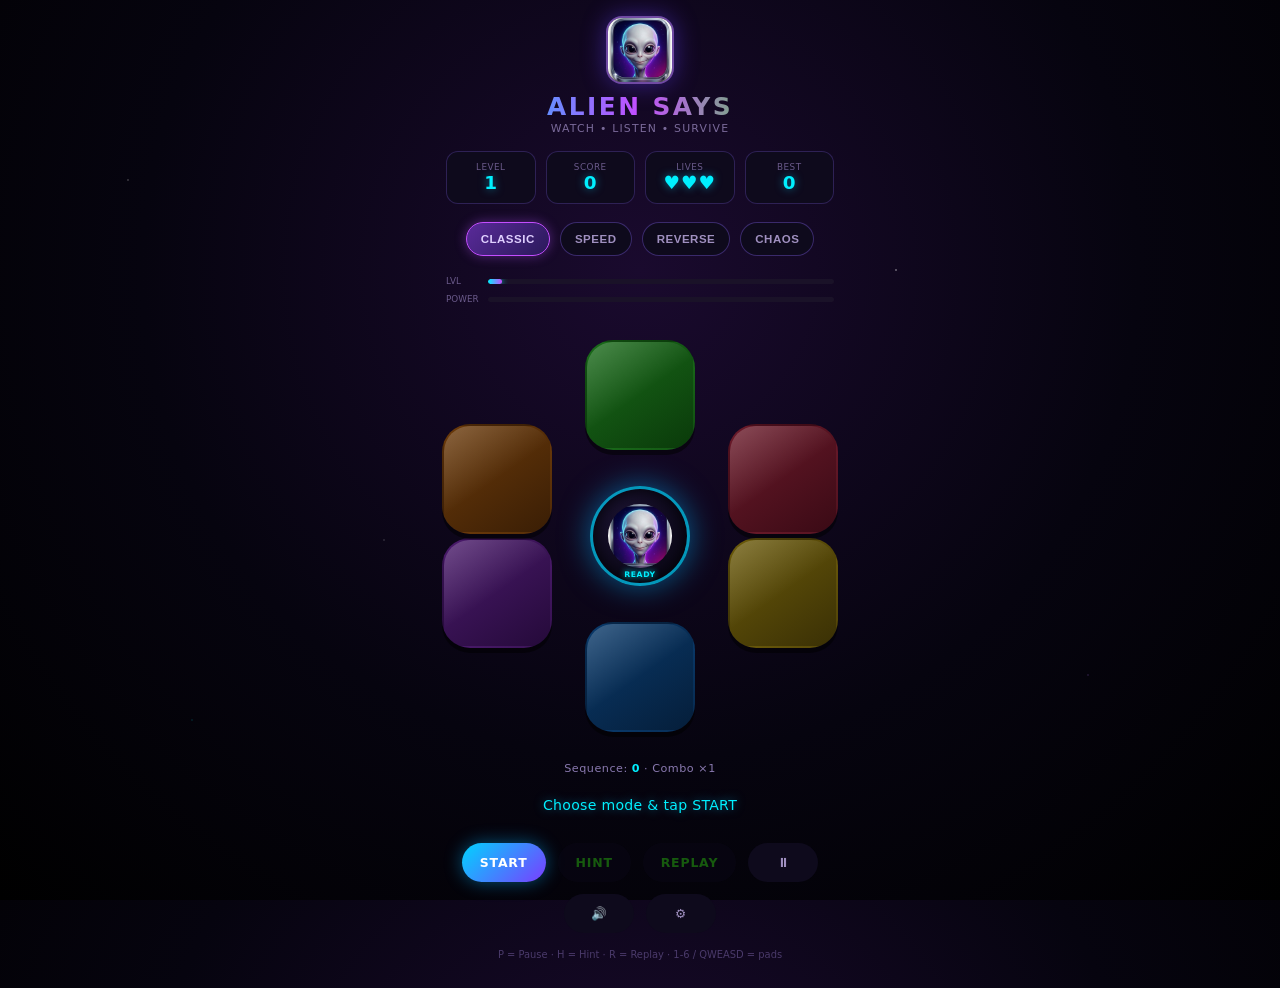
==== commit 2c967d56: "Add files via upload" ====
--- a/index.html
+++ b/index.html
@@ -90,7 +90,12 @@
       background: linear-gradient(135deg, #5a2a9a, #2a1a5a); color: #e0d0ff;
       border-color: var(--purple); box-shadow: 0 0 12px rgba(180,80,255,0.4);
     }
-    .mode-btn:disabled { opacity: 0.4; cursor: not-allowed; }
+    .mode-btn:disabled { opacity: 0.45; cursor: not-allowed; }
+    .mode-btn:not(:disabled):hover {
+      border-color: var(--purple);
+      color: #e0d0ff;
+      background: rgba(90,42,154,0.35);
+    }
     .bars { width: 100%; display: flex; flex-direction: column; gap: 8px; margin: 2px 0; }
     .bar-row { display: flex; align-items: center; gap: 6px; }
     .bar-label { font-size: 0.55rem; color: #6a5a8a; width: 36px; text-transform: uppercase; }
@@ -736,8 +741,6 @@
       isPlaying = true; updateHUD();
       if (overlay) overlay.classList.remove('show');
       if (startBtn) startBtn.disabled = true;
-      var btns = modeBar ? modeBar.querySelectorAll('.mode-btn') : [];
-      btns.forEach(function (b) { b.disabled = true; });
       setMessage('Get ready...'); setStatus('GO');
       setTimeout(function () { nextRound(); }, 500);
     }
@@ -745,8 +748,6 @@
     function endGame() {
       isPlaying = false; canClick = false; disablePads(true);
       if (startBtn) startBtn.disabled = false;
-      var btns = modeBar ? modeBar.querySelectorAll('.mode-btn') : [];
-      btns.forEach(function (b) { b.disabled = false; });
       highScores.push({ score: score, level: level, mode: mode, date: Date.now() });
       highScores.sort(function (a, b) { return b.score - a.score; });
       highScores = highScores.slice(0, 8);
@@ -770,6 +771,9 @@
       }
       if (overlay) overlay.classList.add('show');
       setStatus('END'); setMessage('Game Over');
+      if (modeBar) {
+        modeBar.querySelectorAll('.mode-btn').forEach(function (b) { b.disabled = false; });
+      }
     }
 
     COLORS.forEach(function (color) {
@@ -825,11 +829,19 @@
     if (modeBar) {
       modeBar.addEventListener('click', function (e) {
         var btn = e.target.closest('.mode-btn');
-        if (!btn || btn.disabled || isPlaying) return;
-        modeBar.querySelectorAll('.mode-btn').forEach(function (b) { b.classList.remove('active'); });
+        if (!btn) return;
+        if (isPlaying) {
+          showToast('Finish or quit the run to change mode');
+          return;
+        }
+        modeBar.querySelectorAll('.mode-btn').forEach(function (b) {
+          b.classList.remove('active');
+          b.disabled = false;
+        });
         btn.classList.add('active');
         mode = btn.getAttribute('data-mode');
-        setMessage('Mode: ' + (MODE_NAMES[mode] || mode));
+        setMessage('Mode: ' + (MODE_NAMES[mode] || mode) + ' — tap START');
+        showToast('Mode: ' + (MODE_NAMES[mode] || mode));
       });
     }
     var keyMap = {
